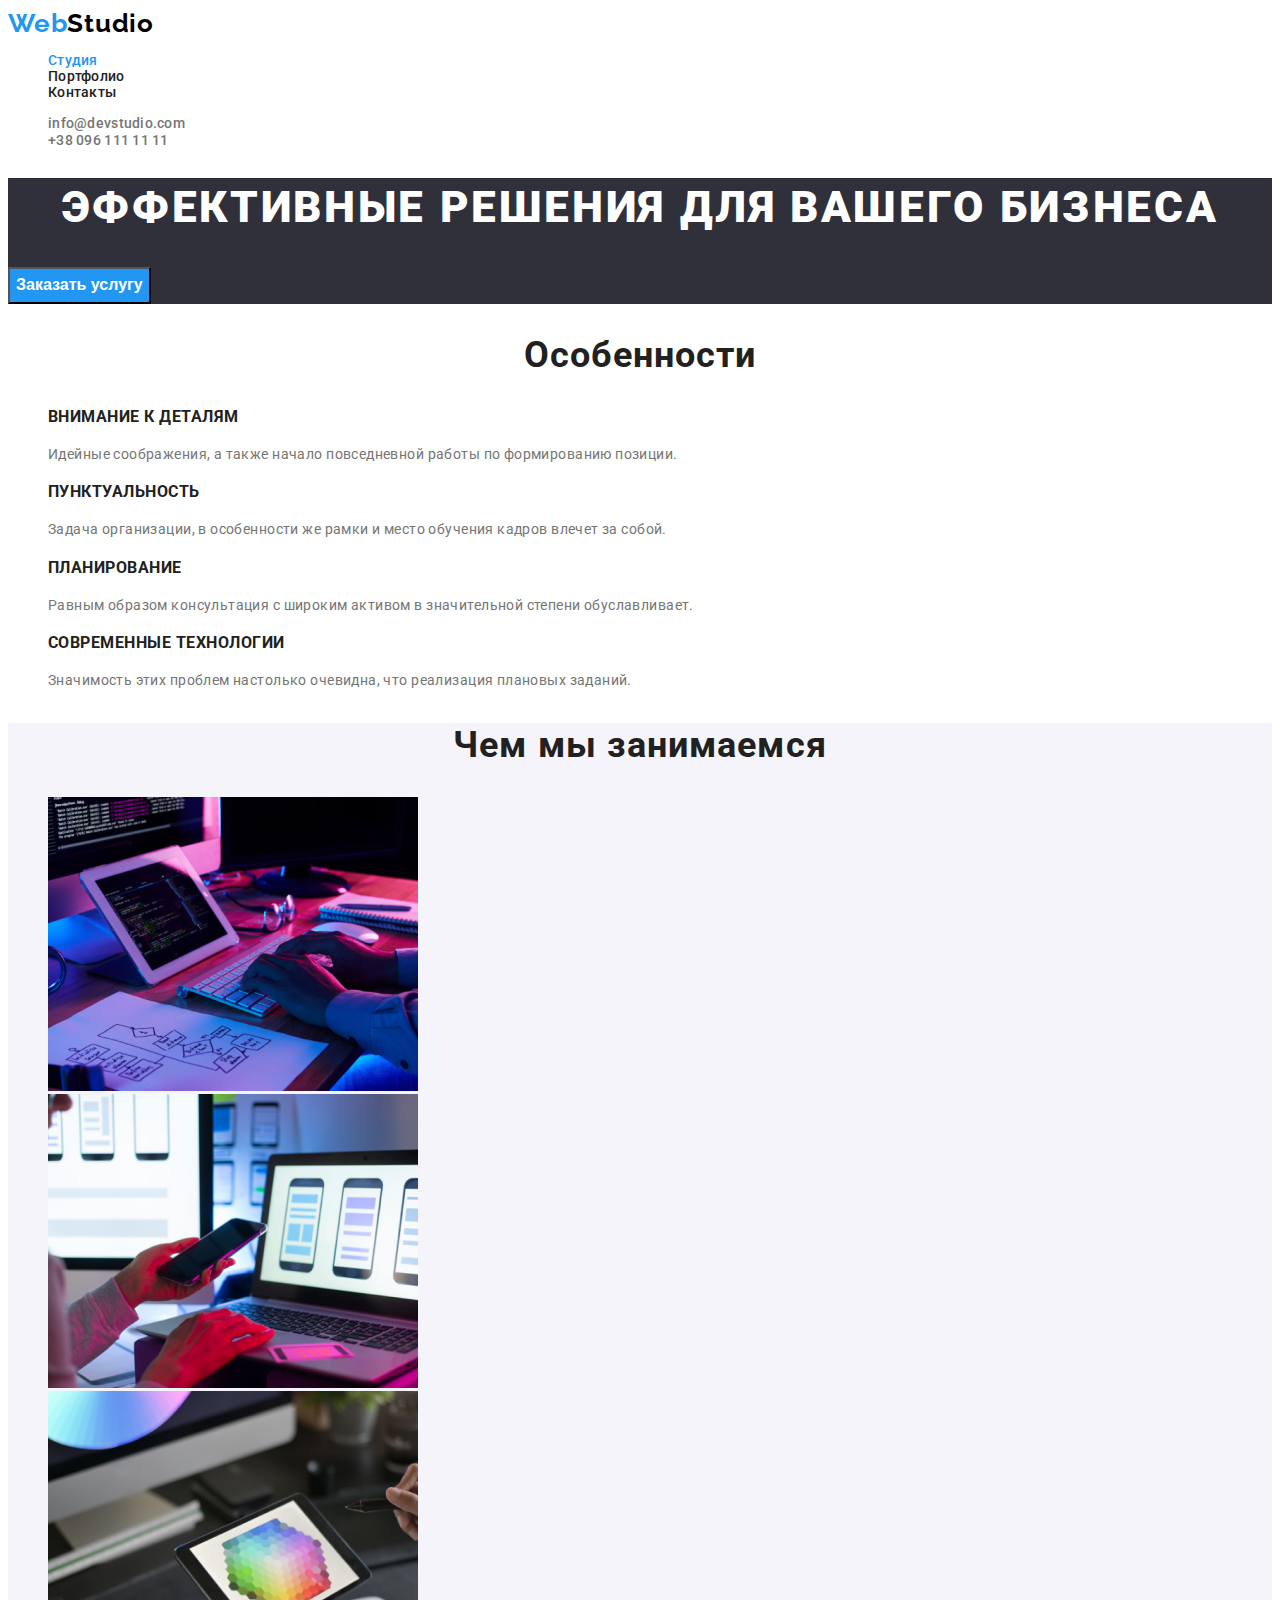
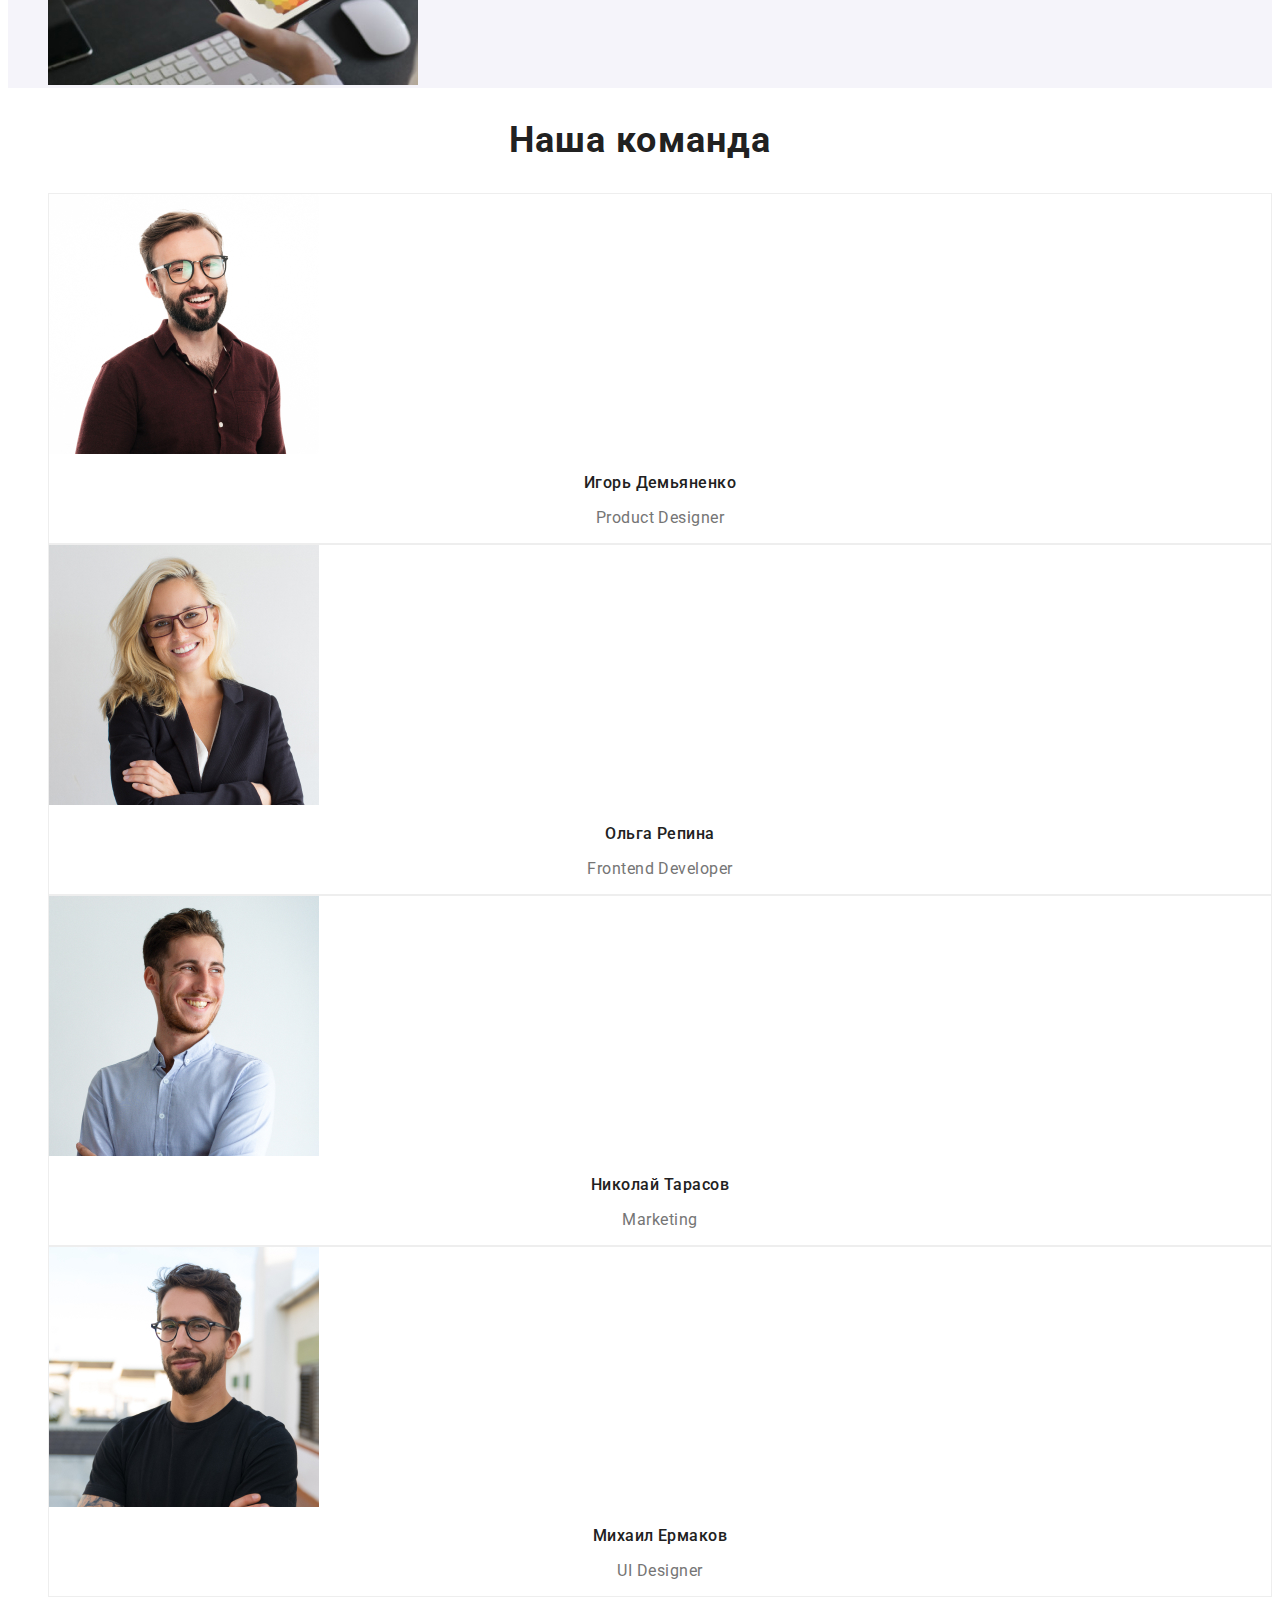
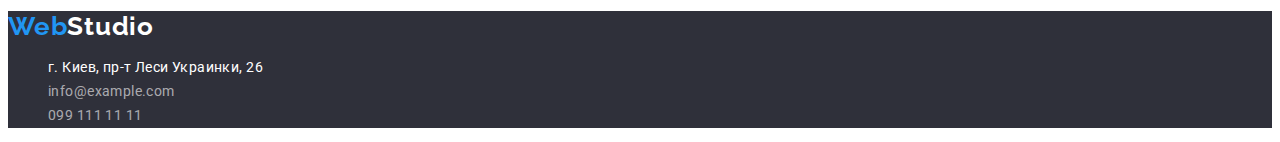
==== index.html @ 7fb5f5e3 "Initial commit" ====
<!DOCTYPE html>
<html lang="en">
<head>
    <meta charset="UTF-8">
    <meta http-equiv="X-UA-Compatible" content="IE=edge">
    <meta name="viewport" content="width=device-width, initial-scale=1.0">
    <title>Document</title>
    <link rel="preconnect" href="https://fonts.googleapis.com">
    <link rel="preconnect" href="https://fonts.gstatic.com" crossorigin>
    <link rel="preconnect" href="https://fonts.googleapis.com">
<link rel="preconnect" href="https://fonts.gstatic.com" crossorigin>
<link href="https://fonts.googleapis.com/css2?family=Raleway:wght@700&family=Roboto:wght@400;500;700;900&display=swap" rel="stylesheet">
    <link rel="stylesheet" href="css/styles.css">
</head>
<body>
    <!--Шапка-->
    <header class="page-header">
        <a href="" class="logo link">Web<span class="logo-black">Studio</span></a>
    <nav class="top-nav">
        <ul class="site-nav list"> 
            <li class="site-nav-link" ><a href="./index.html" class="link current">Студия</a></li>
            <li class="site-nav-link"><a href="./portfolio.html" class="link">Портфолио</a></li>
            <li class="site-nav-link" ><a href="" class="link">Контакты</a></li>   
        </ul>
    </nav>
    <ul class="auth-nav list">
    <li> <a class="contact-mail link"  href="mailto:info@devstudio.com">info@devstudio.com</a></li>
    <li> <a class="contact-number link"  href="tel:+380961111111" >+38 096 111 11 11</a></li>
    </ul>
    
    </header>
    <main>
        <!--Банер-->
            <section class="hero">
            <h1 class="title">Эффективные решения для вашего бизнеса</h1>
            <button class="modal-btn" type="button">Заказать услугу</button>
            </section>
        <!--Особенности-->
        <section class="work">
            <div>
            <h2 class="commands">Особенности</h2>
        <ul class="list">
         <li>
            <h3 class="commands-item">Внимание к деталям</h3>
            <p class="text"> Идейные соображения, а также начало повседневной работы по формированию позиции.</p></li>
         <li>
            <h3 class="commands-item">Пунктуальность</h3>
            <p class="text"> Задача организации, в особенности же рамки и место обучения кадров влечет за собой.</p></li>
        <li> 
             <h3 class="commands-item">Планирование</h3>
            <p class="text"> Равным образом консультация с широким активом в значительной степени обуславливает.</p></li>
        <li>
            <h3 class="commands-item">Современные технологии</h3>
            <p class="text"> Значимость этих проблем настолько очевидна, что реализация плановых заданий.</p></li>
        </ul> </div>
        </section>
        <!--Чем мы занимаемся-->
        <section class="about-commanda">
            <h2 class="commands">Чем мы занимаемся</h2>
            <ul class="list">
           <li>
               <img src="./images/box1.jpg" alt="рабочий стол" width="370">
           </li>
           <li>
               <img src="./images/box2.jpg" alt="телефон и ноутбук" width="370">
           </li>
           <li>
               <img src="./images/box3.jpg" alt="палитра цвета" width="370">
           </li>
            </ul>   
        </section>
        <!--Наша команда-->
        <section>
            <h2 class="commands">Наша команда</h2>
            <ul class="list">
                <li class="cell">
                    <img src="./images/img1.jpg" alt="Игорь Демьяненко" width="270">
                    <h3 class="name" >Игорь Демьяненко</h3>
                    <p class="text-name">Product Designer</p>
                </li>
                <li class="cell">
                    <img src="./images/img2.jpg" alt="Ольга Репина" width="270">
                    <h3 class="name" >Ольга Репина</h3>
                    <p class="text-name">Frontend Developer</p>
                </li>
                <li class="cell">
                    <img src="./images/img3.jpg" alt="Николай Тарасов" width="270">
                    <h3 class="name">Николай Тарасов</h3>
                    <p class="text-name">Marketing</p>
                </li>
                <li class="cell">
                    <img src="./images/img4.jpg" alt="Михаил Ермаков" width="270">
                    <h3 class="name" >Михаил Ермаков</h3>
                    <p class="text-name">UI Designer</p>
                </li>
            </ul>
        </section>
    </main>
    <footer class="footer">
  <!--Подвал-->
  <a href="" class="logo link">Web<span class="logo-white">Studio</span></a>
       <address>
      <ul class="auth-nav list" >
     <li><a  href="https://goo.gl/maps/sg8tNVo4KqcRhNFi8" target="_blank" class="link address"> г. Киев, пр-т Леси Украинки, 26</a></li>
     <li><a  href="mailto:info@example.com" class="link address-footer">info@example.com</a></li>
      <li><a  href="tel:0991111111" class="link address-footer"> 099 111 11 11</a></li>  
  </ul>  
        </address>
    </footer>
</body>
</html>
---- css/styles.css ----
:root {
  --primary-font-family:'Roboto', sans-serif;
  --secondary-font-family:'Raleway', sans-serif;
  --primary-text-color-theme-dark:rgba(255, 255, 255, 0.6);
  --secondary-text-color-theme-dark: #FFFFFF;
  --primary-text-color-theme-light:#757575;
  --secondary-text-color-theme-light: #212121;
  --primary-logo-color: #000000;
  --primary-about-commanda: #F5F4FA;
  --site-nav-activ-color: red; 
  --primary-hero-color: #2F303A;
  --secondary-cell-color: #EEEEEE;
  --accent-color:#2196F3;
}
body {
  font-family: var(--primary-font-family);
  font-style: normal;
  font-size: 14px;
  background-color:var(--secondary-text-color-theme-dark); 
}
.logo {
font-family: var(--secondary-font-family);
font-weight: bold;
font-size: 26px;
line-height: 1.19;
/* identical to box height */
letter-spacing: 0.03em;
color: var(--accent-color);
}
.logo-black {
font-family:var(--secondary-font-family);
font-weight: bold;
font-size: 26px;
line-height: 1.19;
/* identical to box height */
letter-spacing: 0.03em;
color: var(--primary-logo-color)
}
.logo-white {
  font-family: var(--secondary-font-family);
  font-weight: bold;
  font-size: 26px;
  line-height: 1.19;
  /* identical to box height */
  letter-spacing: 0.03em;
  color: var(--secondary-text-color-theme-dark);
}

.list {
  list-style: none;
}
.link { 
  text-decoration: none;
}
/*Шапка*/
.site-nav .link {
  color: var(--secondary-text-color-theme-light);
}
.site-nav .link:hover,
.site-nav .link:focus {
  color: var(--accent-color);
}
.site-nav .link.current {
  color: var(--accent-color);
}
.site-nav .link:active {
  color: var(--site-nav-activ-color);
}
.text {
  font-weight: 400;
  line-height: 1.71;
  /* or 171% */
  letter-spacing: 0.03em;
  color: var(--primary-text-color-theme-light);
}
.page-header {
  background-color: var(--secondary-text-color-theme-dark);
}
.title {
  font-weight: 900;
  font-size: 44px;
  line-height: 1.36;
  text-align: center;
  letter-spacing: 0.06em;
  text-transform: uppercase;
  color: var(--secondary-text-color-theme-dark);
  }
.site-nav-link,
.contact-number,
.contact-mail
 {
font-weight: 500;
line-height: 1.14;
letter-spacing: 0.02em;
color: var(--primary-text-color-theme-light);
}
.contact-number:hover,
.contact-number:focus {
  color: var(--accent-color);
}
.contact-mail:hover,
.contact-mail:focus {
  color: var(--accent-color);
}
.modal-btn {
font-weight: bold;
font-size: 16px;
line-height: 1.88;
cursor: pointer;
background-color:var(--accent-color);
color: var(--secondary-text-color-theme-dark);
}
.modal-btn-portfolio {
font-weight: 500;
font-size: 16px;
line-height: 1.62;
/* identical to box height, or 162% */
text-align: center;
letter-spacing: 0.03em;
color: var(--secondary-text-color-theme-light);
}
.modal-btn-portfolio:hover,
.modal-btn-portfolio:focus {
 background:var(--accent-color);
/* shadow-middle */
box-shadow: 0px 3px 1px rgba(0, 0, 0, 0.1), 0px 1px 2px rgba(0, 0, 0, 0.08), 0px 2px 2px rgba(0, 0, 0, 0.12);
border-width: 4px;
color:var(--secondary-text-color-theme-dark);
}
.hero {
  background-color: var(--primary-hero-color);
}
.commands {
font-weight: bold;
font-size: 36px;
line-height: 1.24;
text-align: center;
letter-spacing: 0.03em;
color: var(--secondary-text-color-theme-light);
}
.commands-item {
  font-weight: bold;
  line-height: 1.14;
  letter-spacing: 0.03em;
  text-transform: uppercase;
  color: var(--secondary-text-color-theme-light);
}
.name {
font-weight: 500;
font-size: 16px;
line-height: 1.19;
/* identical to box height */
text-align: center;
letter-spacing: 0.03em;
color: var(--secondary-text-color-theme-light);
}
.text-name {
font-weight: normal;
font-size: 16px;
line-height: 1.19;
/* identical to box height */
text-align: center;
letter-spacing: 0.03em;
color: var(--primary-text-color-theme-light);
}
.footer {
  background-color: var(--primary-hero-color);
}
.address {
font-style: normal;
font-weight: normal;
line-height: 1.71;
/* or 171% */
letter-spacing: 0.03em;
color:var(--secondary-text-color-theme-dark);
}
.address-footer {
font-style: normal;
line-height: 1.71;
/* or 171% */
letter-spacing: 0.03em;
color: var(--primary-text-color-theme-dark);
}
.work {
  background-color: var(--secondary-text-color-theme-dark);
}
.about-commanda {
  background-color: var(--primary-about-commanda);
}
.cell {
 background: var(--secondary-text-color-theme-dark);
border: 1px solid var(--secondary-cell-color);
}
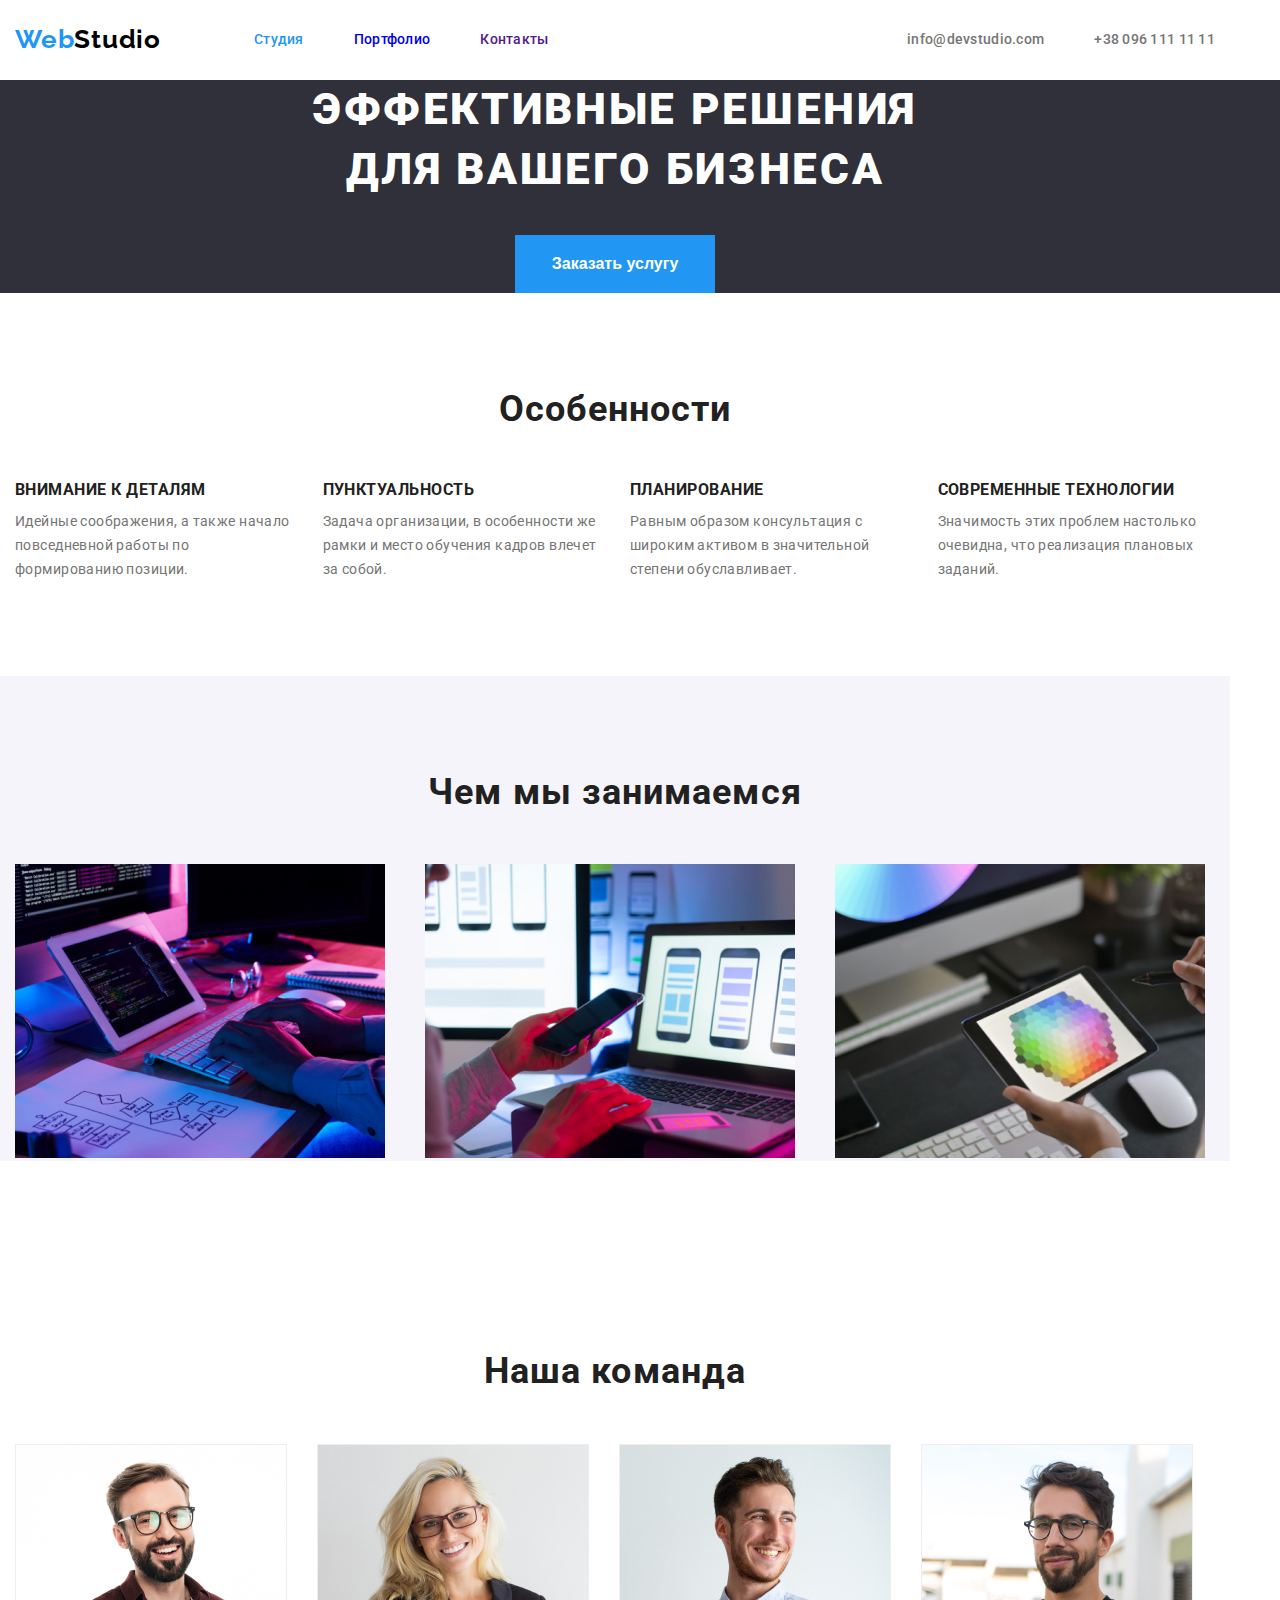
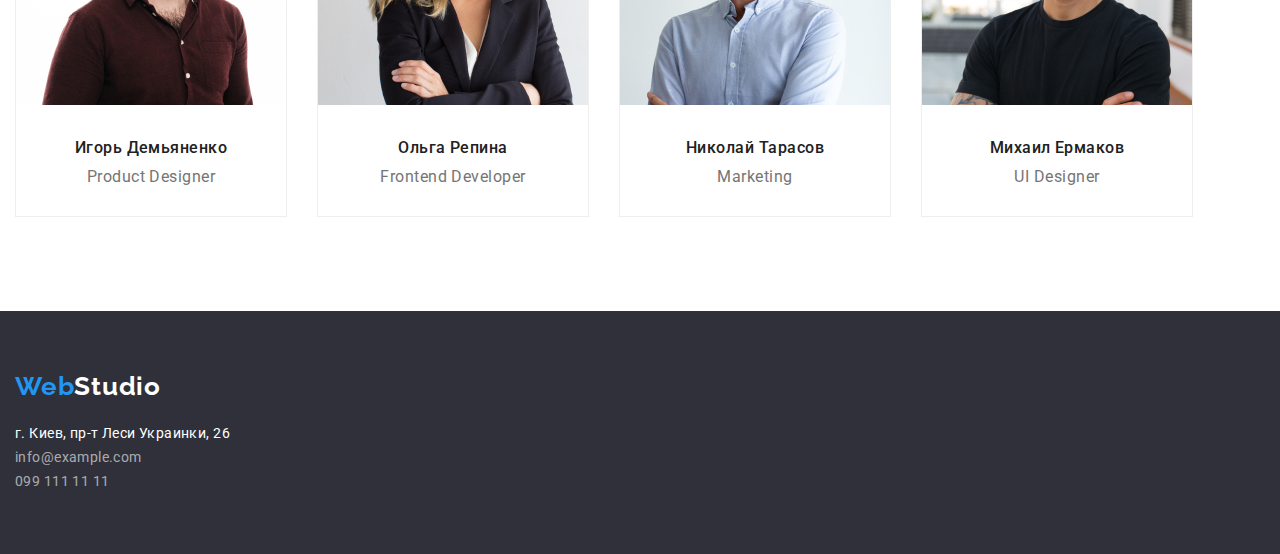
==== commit 50491506: "main" ====
--- a/index.html
+++ b/index.html
@@ -10,69 +10,71 @@
     <link rel="preconnect" href="https://fonts.googleapis.com">
 <link rel="preconnect" href="https://fonts.gstatic.com" crossorigin>
 <link href="https://fonts.googleapis.com/css2?family=Raleway:wght@700&family=Roboto:wght@400;500;700;900&display=swap" rel="stylesheet">
-    <link rel="stylesheet" href="css/styles.css">
+<link rel="" href="https://cdnjs.cloudflare.com/ajax/libs/modern-normalize/1.1.0/modern-normalize.min.css">
+<link rel="stylesheet" href="css/styles.css">
 </head>
 <body>
     <!--Шапка-->
-    <header class="page-header">
+   
+    <header class="page-header"> 
+    <nav class="top-nav container">
         <a href="" class="logo link">Web<span class="logo-black">Studio</span></a>
-    <nav class="top-nav">
         <ul class="site-nav list"> 
             <li class="site-nav-link" ><a href="./index.html" class="link current">Студия</a></li>
             <li class="site-nav-link"><a href="./portfolio.html" class="link">Портфолио</a></li>
             <li class="site-nav-link" ><a href="" class="link">Контакты</a></li>   
         </ul>
-    </nav>
     <ul class="auth-nav list">
-    <li> <a class="contact-mail link"  href="mailto:info@devstudio.com">info@devstudio.com</a></li>
-    <li> <a class="contact-number link"  href="tel:+380961111111" >+38 096 111 11 11</a></li>
-    </ul>
-    
+    <li class="auth-nav-link"> <a class="contact-mail link"  href="mailto:info@devstudio.com">info@devstudio.com</a></li>
+    <li class="auth-nav-link"> <a class="contact-number link"  href="tel:+380961111111" >+38 096 111 11 11</a></li>
+    </ul></nav> 
     </header>
     <main>
         <!--Банер-->
             <section class="hero">
-            <h1 class="title">Эффективные решения для вашего бизнеса</h1>
-            <button class="modal-btn" type="button">Заказать услугу</button>
+                <div class="container">
+            <h1 class="title">Эффективные решения <br> для вашего бизнеса</h1>
+            <button class="modal-btn" type="button">Заказать услугу</button></div>
             </section>
         <!--Особенности-->
-        <section class="work">
-            <div>
+        <div class="container">
+             <section class="work">
             <h2 class="commands">Особенности</h2>
-        <ul class="list">
-         <li>
+        <ul class="feature-list list">
+         <li class="item">
             <h3 class="commands-item">Внимание к деталям</h3>
             <p class="text"> Идейные соображения, а также начало повседневной работы по формированию позиции.</p></li>
-         <li>
+         <li class="item">
             <h3 class="commands-item">Пунктуальность</h3>
             <p class="text"> Задача организации, в особенности же рамки и место обучения кадров влечет за собой.</p></li>
-        <li> 
+        <li class="item"> 
              <h3 class="commands-item">Планирование</h3>
             <p class="text"> Равным образом консультация с широким активом в значительной степени обуславливает.</p></li>
-        <li>
+        <li class="item">
             <h3 class="commands-item">Современные технологии</h3>
             <p class="text"> Значимость этих проблем настолько очевидна, что реализация плановых заданий.</p></li>
         </ul> </div>
         </section>
         <!--Чем мы занимаемся-->
-        <section class="about-commanda">
+        <section class="about-commanda container">
             <h2 class="commands">Чем мы занимаемся</h2>
-            <ul class="list">
-           <li>
+            <ul class=" commands-img list">
+           <li class="item">
                <img src="./images/box1.jpg" alt="рабочий стол" width="370">
            </li>
-           <li>
+           <li class="item">
                <img src="./images/box2.jpg" alt="телефон и ноутбук" width="370">
            </li>
-           <li>
+           <li class="item">
                <img src="./images/box3.jpg" alt="палитра цвета" width="370">
            </li>
             </ul>   
         </section>
         <!--Наша команда-->
         <section>
+            <div class="container">
             <h2 class="commands">Наша команда</h2>
-            <ul class="list">
+            <ul class="commands-cell list">
                 <li class="cell">
                     <img src="./images/img1.jpg" alt="Игорь Демьяненко" width="270">
                     <h3 class="name" >Игорь Демьяненко</h3>
@@ -93,19 +95,20 @@
                     <h3 class="name" >Михаил Ермаков</h3>
                     <p class="text-name">UI Designer</p>
                 </li>
-            </ul>
+            </ul></div>
         </section>
     </main>
     <footer class="footer">
+        <div class="container">
   <!--Подвал-->
-  <a href="" class="logo link">Web<span class="logo-white">Studio</span></a>
+  <div class="logo-footer"><a href="" class="logo link">Web<span class="logo-white">Studio</span></a></div>
        <address>
-      <ul class="auth-nav list" >
-     <li><a  href="https://goo.gl/maps/sg8tNVo4KqcRhNFi8" target="_blank" class="link address"> г. Киев, пр-т Леси Украинки, 26</a></li>
-     <li><a  href="mailto:info@example.com" class="link address-footer">info@example.com</a></li>
-      <li><a  href="tel:0991111111" class="link address-footer"> 099 111 11 11</a></li>  
+      <ul class="auth-nav-footer list" >
+     <li class="footer-nav"><a  href="https://goo.gl/maps/sg8tNVo4KqcRhNFi8" target="_blank" class="link address"> г. Киев, пр-т Леси Украинки, 26</a></li>
+     <li class="footer-nav"><a  href="mailto:info@example.com" class="link address-footer">info@example.com</a></li>
+      <li class="footer-nav"><a  href="tel:0991111111" class="link address-footer"> 099 111 11 11</a></li>  
   </ul>  
-        </address>
+        </address></div>
     </footer>
 </body>
 </html>--- a/css/styles.css
+++ b/css/styles.css
@@ -12,13 +12,23 @@
   --secondary-cell-color: #EEEEEE;
   --accent-color:#2196F3;
 }
+
+.list {
+  padding: 0;
+  margin-bottom: 0;
+  margin-top: 0;
+  list-style: none;
+}
 body {
+  margin: 0;
   font-family: var(--primary-font-family);
   font-style: normal;
   font-size: 14px;
   background-color:var(--secondary-text-color-theme-dark); 
 }
 .logo {
+  padding-top: 24px;
+  padding-bottom: 25px;
 font-family: var(--secondary-font-family);
 font-weight: bold;
 font-size: 26px;
@@ -46,15 +56,31 @@
   color: var(--secondary-text-color-theme-dark);
 }
 
-.list {
-  list-style: none;
-}
 .link { 
   text-decoration: none;
 }
 /*Шапка*/
+.top-nav {
+  display: flex;
+}
+.site-nav {
+  display: flex;
+  margin-left: 93px;
+}
+
+.site-nav-link:not(:last-child) {
+  margin-right: 50px;
+  color: var(--secondary-text-color-theme-light);
+}
+
 .site-nav .link {
-  color: var(--secondary-text-color-theme-light);
+  display: block;
+  padding-top: 32px;
+  padding-bottom: 32px;
+
+  font-weight: 500;
+line-height: 1.14;
+letter-spacing: 0.02em;
 }
 .site-nav .link:hover,
 .site-nav .link:focus {
@@ -66,21 +92,53 @@
 .site-nav .link:active {
   color: var(--site-nav-activ-color);
 }
+.auth-nav {
+  display: flex;
+  margin-left: auto;
+}
+.auth-nav .link {
+  display: block;
+  padding-top: 32px;
+  padding-bottom: 32px;
+}
+
+.auth-nav-link:not(:last-child) {
+  margin-right: 50px;
+}
+
+.logo-footer {
+  padding-top: 60px;
+  padding-bottom: 20px;
+}
+
 .text {
+  margin-top: 0;
+  margin-bottom: 0;
   font-weight: 400;
   line-height: 1.71;
   /* or 171% */
   letter-spacing: 0.03em;
   color: var(--primary-text-color-theme-light);
 }
+.text-prt {
+  margin-top: 0;
+  margin-bottom: 20px;
+  font-weight: 400;
+  line-height: 1.71;
+  /* or 171% */
+  letter-spacing: 0.03em;
+  color: var(--primary-text-color-theme-light);
+}
 .page-header {
   background-color: var(--secondary-text-color-theme-dark);
 }
 .title {
+  margin-top: 0;
+  margin-bottom: 35px;
   font-weight: 900;
   font-size: 44px;
   line-height: 1.36;
-  text-align: center;
+  
   letter-spacing: 0.06em;
   text-transform: uppercase;
   color: var(--secondary-text-color-theme-dark);
@@ -103,6 +161,11 @@
   color: var(--accent-color);
 }
 .modal-btn {
+display: inline;
+padding: 10px 32px;
+min-width: 200px;
+border: 4px solid transparent;
+text-align: center;
 font-weight: bold;
 font-size: 16px;
 line-height: 1.88;
@@ -111,6 +174,10 @@
 color: var(--secondary-text-color-theme-dark);
 }
 .modal-btn-portfolio {
+  display: inline;
+  padding: 6px 32px;
+  min-width: 73px;
+  border: 4px solid transparent;
 font-weight: 500;
 font-size: 16px;
 line-height: 1.62;
@@ -128,24 +195,101 @@
 color:var(--secondary-text-color-theme-dark);
 }
 .hero {
+  text-align: center;
   background-color: var(--primary-hero-color);
 }
-.commands {
-font-weight: bold;
+.feature-list {
+  display: flex;
+  flex-wrap: wrap;
+}
+.feature-list .item {
+  width: calc((100% - 90px)/4);
+  margin-right: 30px;
+}
+.feature-list .item:nth-child(4n) {
+  margin-right: 0;
+}
+.commands-img {
+  display: flex;
+  flex-wrap: wrap;
+}
+.commands-img .item {
+  width: calc((100% - 60px)/3);
+  margin-right: 30px;
+}
+.commands-img .item:nth-child(3n) {
+  margin-right: 0;
+}
+.commands-cell {
+  display: flex;
+  flex-wrap: wrap;
+}
+.commands-cell .cell {
+  width: 270px;
+  margin-right: 30px;
+}
+.commands-cell .cell:nth-child(4n) {
+  margin-right: 0;
+}
+
+.portfolio-btn {
+  display: flex;
+ justify-content: center;
+  padding-top: 94px;
+  padding-bottom: 34px;
+}
+.portfolio-btn .item + .item {
+margin-left: 8px;
+}
+.commands-prt{
+  margin-top: 0;
+  margin-bottom: 0;
+  font-weight: bold;
 font-size: 36px;
 line-height: 1.24;
 text-align: center;
 letter-spacing: 0.03em;
 color: var(--secondary-text-color-theme-light);
 }
+.portfolio-cell {
+  display: flex;
+  flex-wrap: wrap;
+  padding-top: 94px;
+  padding-bottom: 34px;
+}
+.portfolio-cell .cell {
+  width: 370px;
+  margin-right: 30px;
+  margin-bottom: 20px;
+}
+.portfolio-cell .cell:nth-child(3n) {
+margin-right: 0;
+}
 .commands-item {
+  margin-top: 0;
+  margin-bottom: 10px;
   font-weight: bold;
   line-height: 1.14;
   letter-spacing: 0.03em;
   text-transform: uppercase;
   color: var(--secondary-text-color-theme-light);
 }
+.commands {
+  margin-top: 0;
+  margin-bottom: 0;
+  padding-top: 94px;
+  padding-bottom: 50px;
+font-weight: bold;
+font-size: 36px;
+line-height: 1.24;
+text-align: center;
+letter-spacing: 0.03em;
+color: var(--secondary-text-color-theme-light);
+}
+
 .name {
+  margin-top: 30px;
+  margin-bottom: 10px;
 font-weight: 500;
 font-size: 16px;
 line-height: 1.19;
@@ -155,6 +299,8 @@
 color: var(--secondary-text-color-theme-light);
 }
 .text-name {
+  margin-top: 0;
+  margin-bottom: 30px;
 font-weight: normal;
 font-size: 16px;
 line-height: 1.19;
@@ -163,7 +309,18 @@
 letter-spacing: 0.03em;
 color: var(--primary-text-color-theme-light);
 }
+.photo-name {
+  margin-top: 20px;
+  margin-bottom: 4px;
+  font-weight: 500;
+font-size: 16px;
+line-height: 1.19;
+/* identical to box height */
+letter-spacing: 0.03em;
+color: var( --secondary-text-color-theme-light);
+}
 .footer {
+  padding-bottom: 60px;
   background-color: var(--primary-hero-color);
 }
 .address {
@@ -182,12 +339,20 @@
 color: var(--primary-text-color-theme-dark);
 }
 .work {
+ margin-bottom: 94px;
   background-color: var(--secondary-text-color-theme-dark);
 }
 .about-commanda {
+  margin-bottom: 94px;
   background-color: var(--primary-about-commanda);
 }
 .cell {
+  margin-bottom: 94px;
  background: var(--secondary-text-color-theme-dark);
 border: 1px solid var(--secondary-cell-color);
-}+}
+.container {
+  width: 1200px;
+  padding-left: 15px;
+  padding-right: 15px;
+}
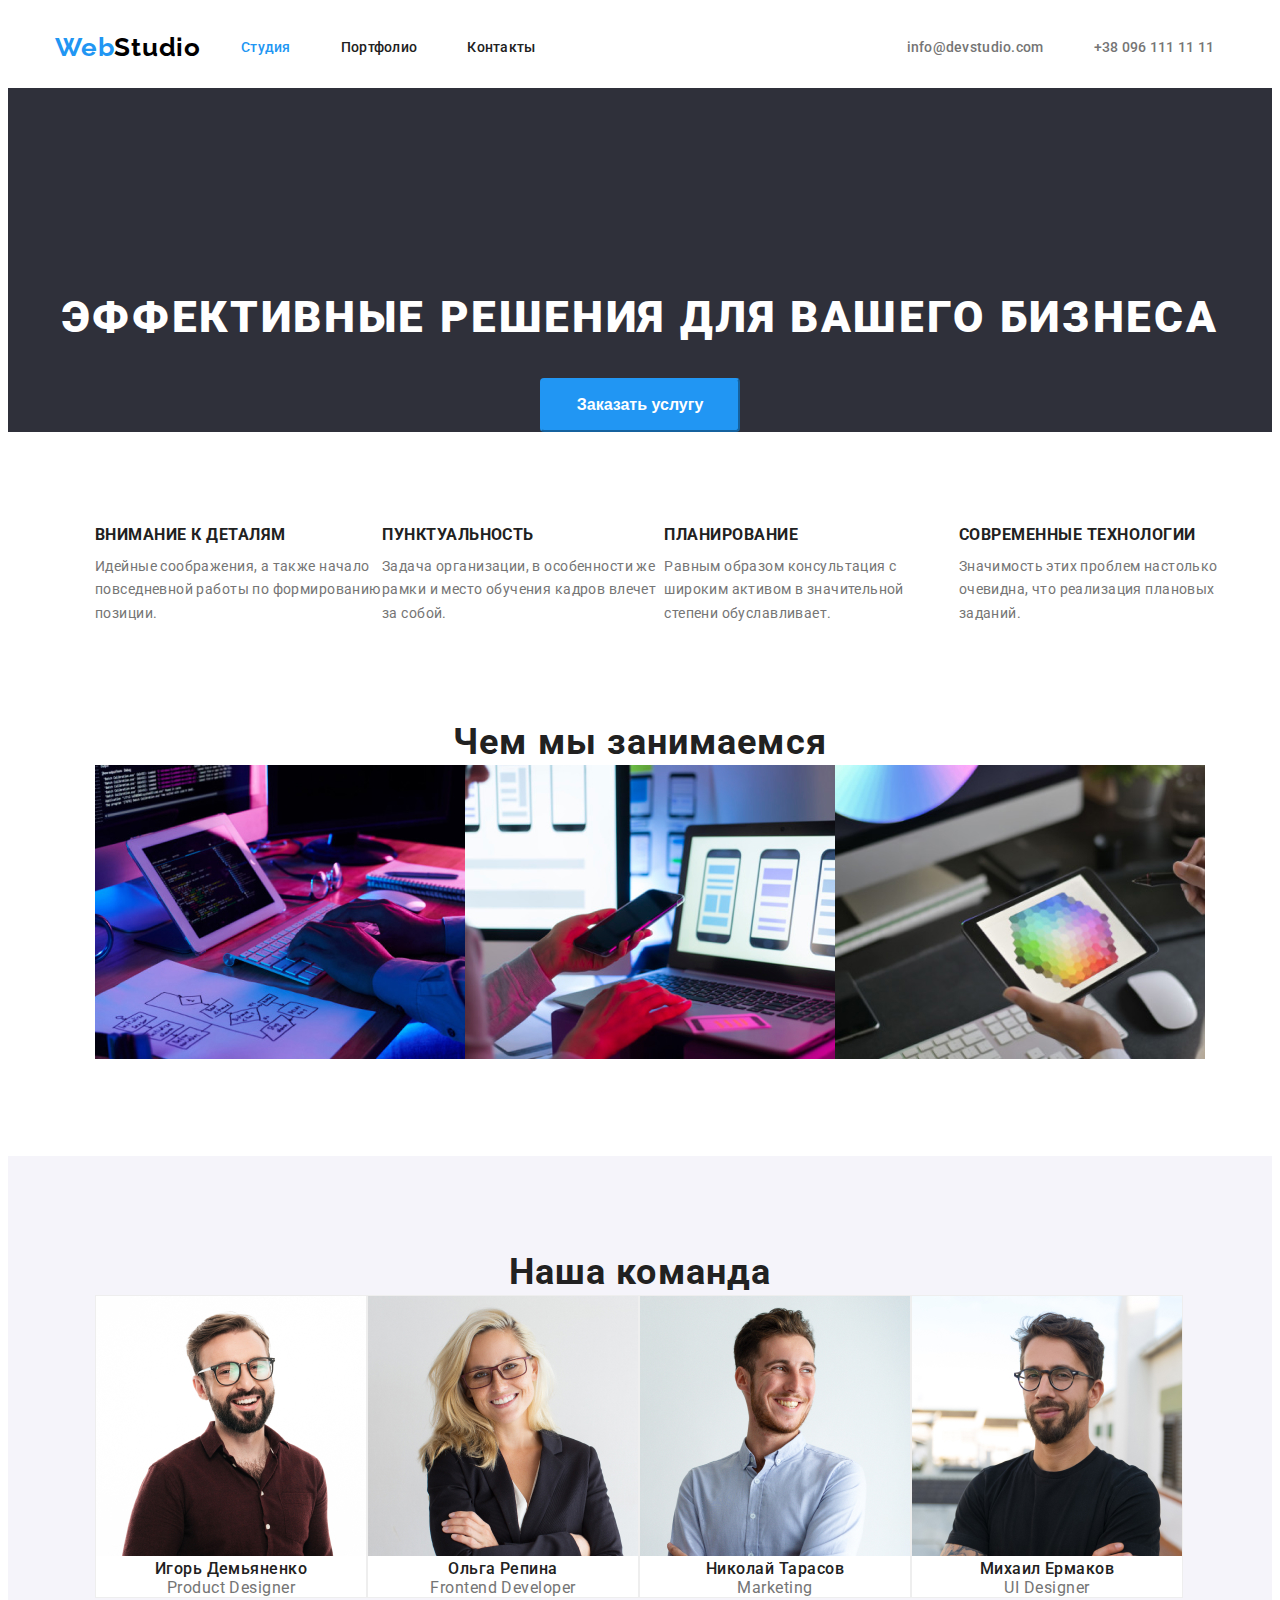
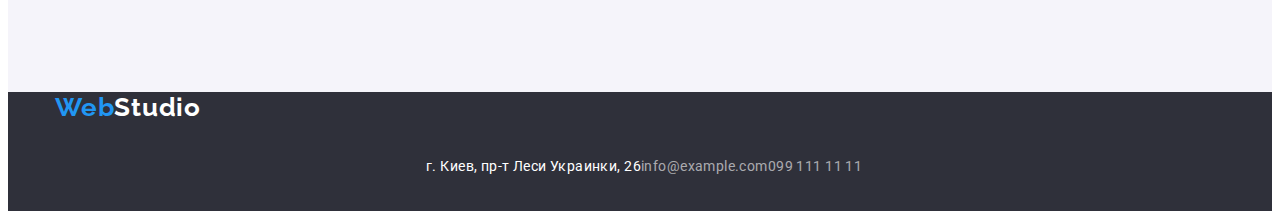
==== commit 0f5ec641: "main" ====
--- a/index.html
+++ b/index.html
@@ -15,66 +15,70 @@
 </head>
 <body>
     <!--Шапка-->
-   
-    <header class="page-header"> 
-    <nav class="top-nav container">
+    
+    <header class="page-header">
+        <div class="container">
+            <div class="main-nav">
         <a href="" class="logo link">Web<span class="logo-black">Studio</span></a>
+    <nav class="top-nav">
         <ul class="site-nav list"> 
             <li class="site-nav-link" ><a href="./index.html" class="link current">Студия</a></li>
             <li class="site-nav-link"><a href="./portfolio.html" class="link">Портфолио</a></li>
             <li class="site-nav-link" ><a href="" class="link">Контакты</a></li>   
         </ul>
+    </nav>
     <ul class="auth-nav list">
-    <li class="auth-nav-link"> <a class="contact-mail link"  href="mailto:info@devstudio.com">info@devstudio.com</a></li>
-    <li class="auth-nav-link"> <a class="contact-number link"  href="tel:+380961111111" >+38 096 111 11 11</a></li>
-    </ul></nav> 
+    <li class="site-nav-link" > <a class="contact-mail link"  href="mailto:info@devstudio.com">info@devstudio.com</a></li>
+    <li class="site-nav-link" > <a class="contact-number link"  href="tel:+380961111111" >+38 096 111 11 11</a></li>
+    </ul></div></div>
     </header>
     <main>
         <!--Банер-->
             <section class="hero">
-                <div class="container">
-            <h1 class="title">Эффективные решения <br> для вашего бизнеса</h1>
+                <div class="container">   
+            <h1 class="title">Эффективные решения для вашего бизнеса</h1>
             <button class="modal-btn" type="button">Заказать услугу</button></div>
             </section>
         <!--Особенности-->
-        <div class="container">
-             <section class="work">
-            <h2 class="commands">Особенности</h2>
-        <ul class="feature-list list">
-         <li class="item">
+        <section class="work section">
+            <div class="container">  
+            <h2 hidden>Особенности</h2>
+        <ul class="list">
+         <li>
             <h3 class="commands-item">Внимание к деталям</h3>
             <p class="text"> Идейные соображения, а также начало повседневной работы по формированию позиции.</p></li>
-         <li class="item">
+         <li>
             <h3 class="commands-item">Пунктуальность</h3>
             <p class="text"> Задача организации, в особенности же рамки и место обучения кадров влечет за собой.</p></li>
-        <li class="item"> 
+        <li> 
              <h3 class="commands-item">Планирование</h3>
             <p class="text"> Равным образом консультация с широким активом в значительной степени обуславливает.</p></li>
-        <li class="item">
+        <li>
             <h3 class="commands-item">Современные технологии</h3>
             <p class="text"> Значимость этих проблем настолько очевидна, что реализация плановых заданий.</p></li>
         </ul> </div>
         </section>
         <!--Чем мы занимаемся-->
-        <section class="about-commanda container">
+        <section class="about-commanda no-padding">
+            <div class="container">  
             <h2 class="commands">Чем мы занимаемся</h2>
-            <ul class=" commands-img list">
-           <li class="item">
+            <ul class="list">
+           <li>
                <img src="./images/box1.jpg" alt="рабочий стол" width="370">
            </li>
-           <li class="item">
+           <li>
                <img src="./images/box2.jpg" alt="телефон и ноутбук" width="370">
            </li>
-           <li class="item">
+           <li>
                <img src="./images/box3.jpg" alt="палитра цвета" width="370">
            </li>
-            </ul>   
+            </ul> </div>  
         </section>
         <!--Наша команда-->
-        <section>
-            <div class="container">
+        <section class="commands-cart section">
+            <div class="container">  
             <h2 class="commands">Наша команда</h2>
-            <ul class="commands-cell list">
+            <ul class="list">
                 <li class="cell">
                     <img src="./images/img1.jpg" alt="Игорь Демьяненко" width="270">
                     <h3 class="name" >Игорь Демьяненко</h3>
@@ -99,14 +103,14 @@
         </section>
     </main>
     <footer class="footer">
-        <div class="container">
   <!--Подвал-->
-  <div class="logo-footer"><a href="" class="logo link">Web<span class="logo-white">Studio</span></a></div>
+  <div class="container">  
+  <a href="" class="logo link">Web<span class="logo-white">Studio</span></a>
        <address>
-      <ul class="auth-nav-footer list" >
-     <li class="footer-nav"><a  href="https://goo.gl/maps/sg8tNVo4KqcRhNFi8" target="_blank" class="link address"> г. Киев, пр-т Леси Украинки, 26</a></li>
-     <li class="footer-nav"><a  href="mailto:info@example.com" class="link address-footer">info@example.com</a></li>
-      <li class="footer-nav"><a  href="tel:0991111111" class="link address-footer"> 099 111 11 11</a></li>  
+      <ul class="auth-nav list" >
+     <li><a  href="https://goo.gl/maps/sg8tNVo4KqcRhNFi8" target="_blank" class="link address"> г. Киев, пр-т Леси Украинки, 26</a></li>
+     <li><a  href="mailto:info@example.com" class="link address-footer">info@example.com</a></li>
+      <li><a  href="tel:0991111111" class="link address-footer"> 099 111 11 11</a></li>  
   </ul>  
         </address></div>
     </footer>
--- a/css/styles.css
+++ b/css/styles.css
@@ -1,3 +1,11 @@
+html {
+  box-sizing: border-box;
+}
+*,
+*::before,
+*::after {
+  box-sizing: inherit;
+}
 :root {
   --primary-font-family:'Roboto', sans-serif;
   --secondary-font-family:'Raleway', sans-serif;
@@ -7,24 +15,21 @@
   --secondary-text-color-theme-light: #212121;
   --primary-logo-color: #000000;
   --primary-about-commanda: #F5F4FA;
-  --site-nav-activ-color: red; 
   --primary-hero-color: #2F303A;
   --secondary-cell-color: #EEEEEE;
   --accent-color:#2196F3;
 }
-
-.list {
-  padding: 0;
-  margin-bottom: 0;
-  margin-top: 0;
-  list-style: none;
-}
 body {
-  margin: 0;
   font-family: var(--primary-font-family);
   font-style: normal;
   font-size: 14px;
   background-color:var(--secondary-text-color-theme-dark); 
+}
+.container {
+  width: 1200px;
+ margin: 0 auto;
+ padding-left: 15px;
+ padding-right: 15px;
 }
 .logo {
   padding-top: 24px;
@@ -56,31 +61,30 @@
   color: var(--secondary-text-color-theme-dark);
 }
 
+.list {
+  display: flex;
+  margin-top: 0;
+  margin-bottom: 0;
+  list-style: none;
+}
 .link { 
   text-decoration: none;
 }
+.section {
+  padding-top:94px ;
+  padding-bottom: 94px;
+}
+ .no-padding {
+  padding-top: 0;
+  padding-bottom: 94px;
+}
 /*Шапка*/
-.top-nav {
-  display: flex;
-}
 .site-nav {
   display: flex;
-  margin-left: 93px;
-}
-
-.site-nav-link:not(:last-child) {
-  margin-right: 50px;
+  margin: auto;
+}
+.site-nav .link {
   color: var(--secondary-text-color-theme-light);
-}
-
-.site-nav .link {
-  display: block;
-  padding-top: 32px;
-  padding-bottom: 32px;
-
-  font-weight: 500;
-line-height: 1.14;
-letter-spacing: 0.02em;
 }
 .site-nav .link:hover,
 .site-nav .link:focus {
@@ -90,27 +94,8 @@
   color: var(--accent-color);
 }
 .site-nav .link:active {
-  color: var(--site-nav-activ-color);
-}
-.auth-nav {
-  display: flex;
-  margin-left: auto;
-}
-.auth-nav .link {
-  display: block;
-  padding-top: 32px;
-  padding-bottom: 32px;
-}
-
-.auth-nav-link:not(:last-child) {
-  margin-right: 50px;
-}
-
-.logo-footer {
-  padding-top: 60px;
-  padding-bottom: 20px;
-}
-
+  color: var(--accent-color);
+}
 .text {
   margin-top: 0;
   margin-bottom: 0;
@@ -120,25 +105,21 @@
   letter-spacing: 0.03em;
   color: var(--primary-text-color-theme-light);
 }
-.text-prt {
-  margin-top: 0;
-  margin-bottom: 20px;
-  font-weight: 400;
-  line-height: 1.71;
-  /* or 171% */
-  letter-spacing: 0.03em;
-  color: var(--primary-text-color-theme-light);
-}
 .page-header {
   background-color: var(--secondary-text-color-theme-dark);
 }
+.main-nav {
+  display: flex;
+ margin-left: auto;
+}
 .title {
-  margin-top: 0;
-  margin-bottom: 35px;
+  padding-top: 200px;
+  margin-top: 0;
+  margin-bottom: 30px;
+
   font-weight: 900;
   font-size: 44px;
   line-height: 1.36;
-  
   letter-spacing: 0.06em;
   text-transform: uppercase;
   color: var(--secondary-text-color-theme-dark);
@@ -152,6 +133,24 @@
 letter-spacing: 0.02em;
 color: var(--primary-text-color-theme-light);
 }
+
+.site-nav .site-nav-link + .site-nav-link {
+  margin-left: 50px;
+}
+.site-nav .link {
+  display: block;
+  padding-top: 32px;
+  padding-bottom: 32px;
+}
+.auth-nav {
+display: flex;
+margin-left: 331px;
+padding-top: 32px;
+  padding-bottom: 32px;
+}
+.auth-nav .site-nav-link + .site-nav-link {
+  margin-left: 50px;
+}
 .contact-number:hover,
 .contact-number:focus {
   color: var(--accent-color);
@@ -161,11 +160,12 @@
   color: var(--accent-color);
 }
 .modal-btn {
-display: inline;
-padding: 10px 32px;
-min-width: 200px;
-border: 4px solid transparent;
-text-align: center;
+  display: inline-block;
+  padding: 10px 32px;
+  border-radius: 4px;
+  border-color: var(--accent-color);
+  min-width: 200px;
+  text-align: center;
 font-weight: bold;
 font-size: 16px;
 line-height: 1.88;
@@ -174,96 +174,37 @@
 color: var(--secondary-text-color-theme-dark);
 }
 .modal-btn-portfolio {
-  display: inline;
-  padding: 6px 32px;
+  display: inline-block;
+  padding: 6px 22px;
   min-width: 73px;
-  border: 4px solid transparent;
 font-weight: 500;
 font-size: 16px;
 line-height: 1.62;
-/* identical to box height, or 162% */
-text-align: center;
+border-radius: 4px;
+border-color: transparent;
+text-align: center;
+cursor: pointer;
 letter-spacing: 0.03em;
 color: var(--secondary-text-color-theme-light);
 }
 .modal-btn-portfolio:hover,
 .modal-btn-portfolio:focus {
  background:var(--accent-color);
-/* shadow-middle */
-box-shadow: 0px 3px 1px rgba(0, 0, 0, 0.1), 0px 1px 2px rgba(0, 0, 0, 0.08), 0px 2px 2px rgba(0, 0, 0, 0.12);
-border-width: 4px;
 color:var(--secondary-text-color-theme-dark);
 }
 .hero {
   text-align: center;
   background-color: var(--primary-hero-color);
 }
-.feature-list {
-  display: flex;
-  flex-wrap: wrap;
-}
-.feature-list .item {
-  width: calc((100% - 90px)/4);
-  margin-right: 30px;
-}
-.feature-list .item:nth-child(4n) {
-  margin-right: 0;
-}
-.commands-img {
-  display: flex;
-  flex-wrap: wrap;
-}
-.commands-img .item {
-  width: calc((100% - 60px)/3);
-  margin-right: 30px;
-}
-.commands-img .item:nth-child(3n) {
-  margin-right: 0;
-}
-.commands-cell {
-  display: flex;
-  flex-wrap: wrap;
-}
-.commands-cell .cell {
-  width: 270px;
-  margin-right: 30px;
-}
-.commands-cell .cell:nth-child(4n) {
-  margin-right: 0;
-}
-
-.portfolio-btn {
-  display: flex;
- justify-content: center;
-  padding-top: 94px;
-  padding-bottom: 34px;
-}
-.portfolio-btn .item + .item {
-margin-left: 8px;
-}
-.commands-prt{
-  margin-top: 0;
-  margin-bottom: 0;
-  font-weight: bold;
+.commands {
+  margin-top: 0;
+  margin-bottom: 0;
+font-weight: bold;
 font-size: 36px;
 line-height: 1.24;
 text-align: center;
 letter-spacing: 0.03em;
 color: var(--secondary-text-color-theme-light);
-}
-.portfolio-cell {
-  display: flex;
-  flex-wrap: wrap;
-  padding-top: 94px;
-  padding-bottom: 34px;
-}
-.portfolio-cell .cell {
-  width: 370px;
-  margin-right: 30px;
-  margin-bottom: 20px;
-}
-.portfolio-cell .cell:nth-child(3n) {
-margin-right: 0;
 }
 .commands-item {
   margin-top: 0;
@@ -274,33 +215,29 @@
   text-transform: uppercase;
   color: var(--secondary-text-color-theme-light);
 }
-.commands {
-  margin-top: 0;
-  margin-bottom: 0;
-  padding-top: 94px;
-  padding-bottom: 50px;
-font-weight: bold;
-font-size: 36px;
-line-height: 1.24;
+.commands-item-portfolio {
+  margin-top: 0;
+  margin-bottom: 4px;
+  font-weight: bold;
+  line-height: 2;
+  letter-spacing: 0.06em;
+  color: var(--secondary-text-color-theme-light) ;
+}
+
+.name {
+  margin-top: 0;
+  margin-bottom: 0;
+font-weight: 500;
+font-size: 16px;
+line-height: 1.19;
+/* identical to box height */
 text-align: center;
 letter-spacing: 0.03em;
 color: var(--secondary-text-color-theme-light);
 }
-
-.name {
-  margin-top: 30px;
-  margin-bottom: 10px;
-font-weight: 500;
-font-size: 16px;
-line-height: 1.19;
-/* identical to box height */
-text-align: center;
-letter-spacing: 0.03em;
-color: var(--secondary-text-color-theme-light);
-}
 .text-name {
   margin-top: 0;
-  margin-bottom: 30px;
+  margin-bottom: 0;
 font-weight: normal;
 font-size: 16px;
 line-height: 1.19;
@@ -309,18 +246,7 @@
 letter-spacing: 0.03em;
 color: var(--primary-text-color-theme-light);
 }
-.photo-name {
-  margin-top: 20px;
-  margin-bottom: 4px;
-  font-weight: 500;
-font-size: 16px;
-line-height: 1.19;
-/* identical to box height */
-letter-spacing: 0.03em;
-color: var( --secondary-text-color-theme-light);
-}
 .footer {
-  padding-bottom: 60px;
   background-color: var(--primary-hero-color);
 }
 .address {
@@ -339,20 +265,15 @@
 color: var(--primary-text-color-theme-dark);
 }
 .work {
- margin-bottom: 94px;
   background-color: var(--secondary-text-color-theme-dark);
 }
 .about-commanda {
-  margin-bottom: 94px;
-  background-color: var(--primary-about-commanda);
+  background-color: var(--secondary-text-color-theme-dark);
+}
+.commands-cart {
+  background-color: var(--primary-about-commanda) ;
 }
 .cell {
-  margin-bottom: 94px;
  background: var(--secondary-text-color-theme-dark);
 border: 1px solid var(--secondary-cell-color);
 }
-.container {
-  width: 1200px;
-  padding-left: 15px;
-  padding-right: 15px;
-}
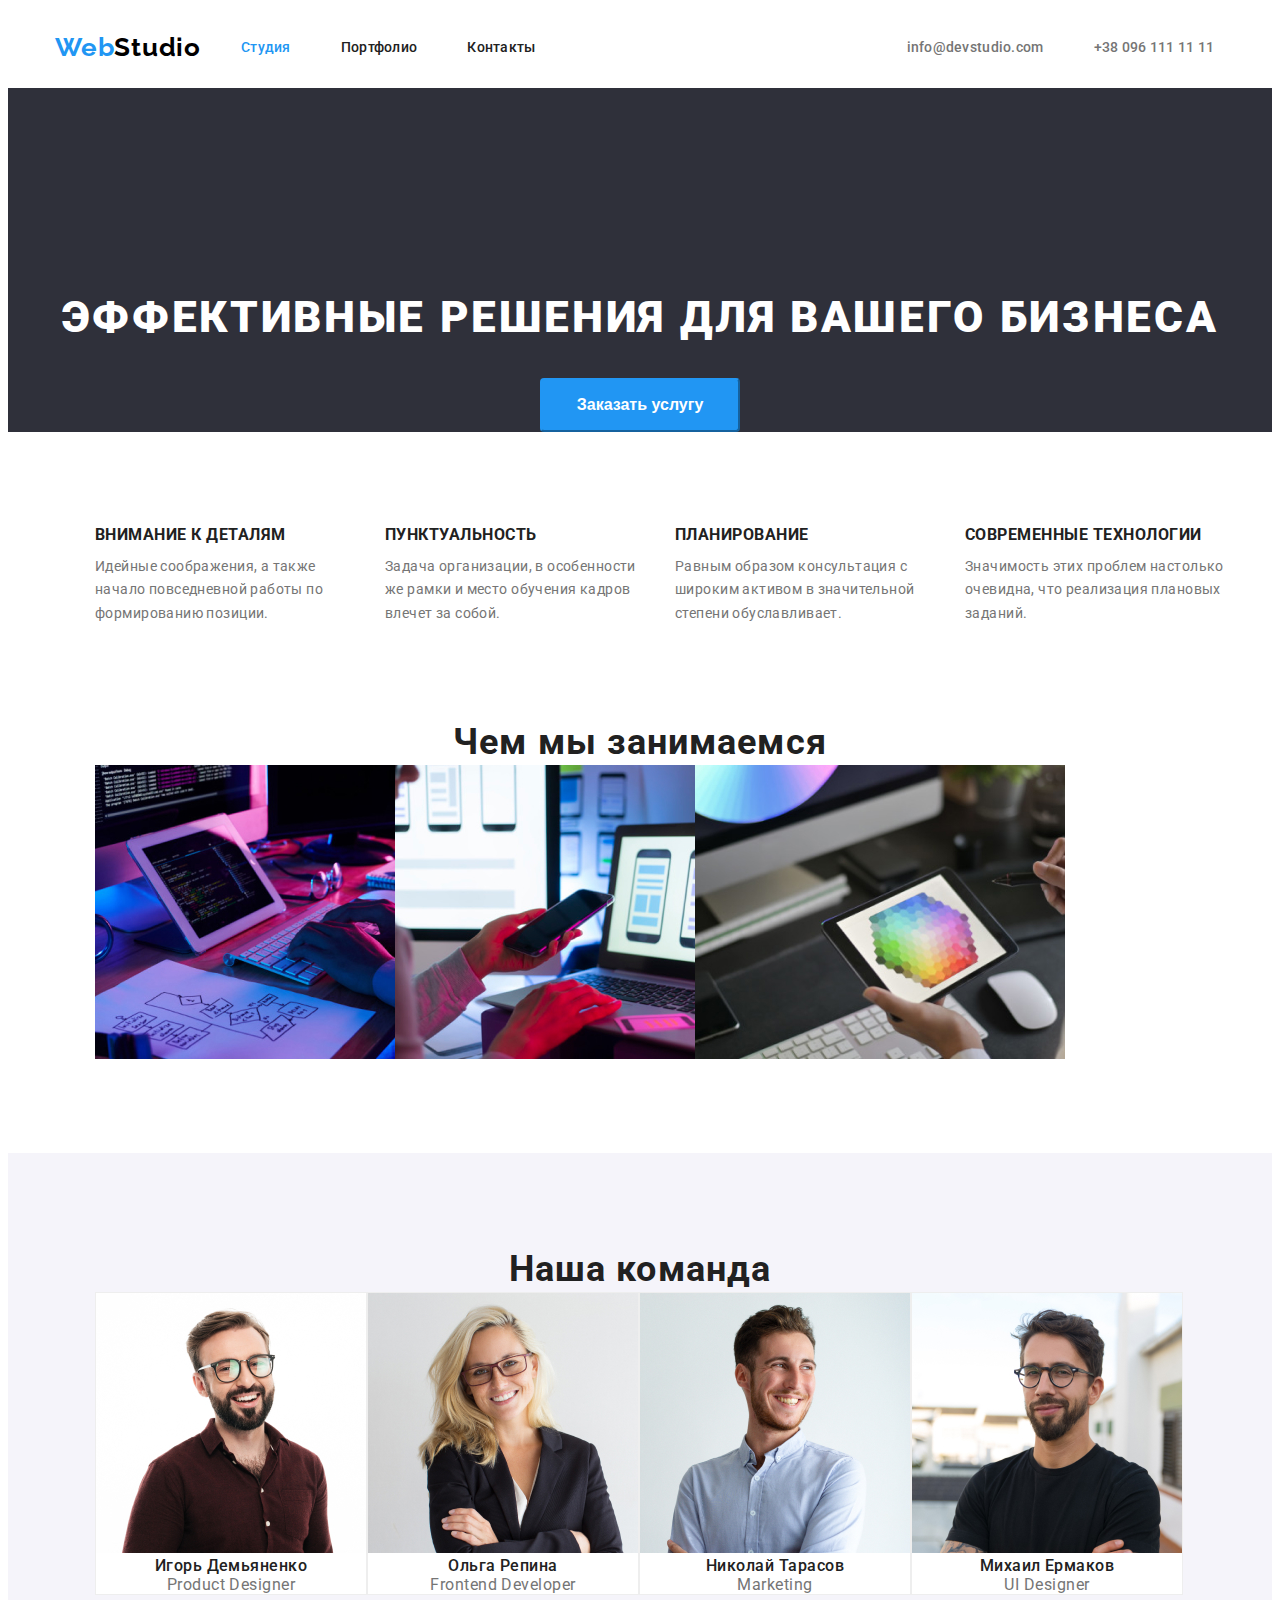
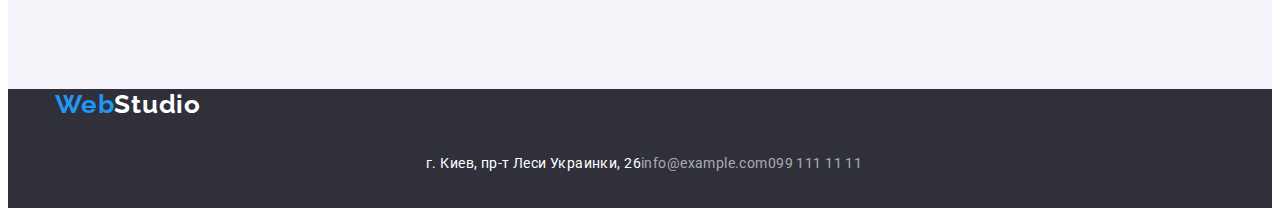
==== commit 2db975cf: "main" ====
--- a/index.html
+++ b/index.html
@@ -44,16 +44,16 @@
             <div class="container">  
             <h2 hidden>Особенности</h2>
         <ul class="list">
-         <li>
+         <li class="item">
             <h3 class="commands-item">Внимание к деталям</h3>
             <p class="text"> Идейные соображения, а также начало повседневной работы по формированию позиции.</p></li>
-         <li>
+         <li class="item">
             <h3 class="commands-item">Пунктуальность</h3>
             <p class="text"> Задача организации, в особенности же рамки и место обучения кадров влечет за собой.</p></li>
-        <li> 
+        <li class="item"> 
              <h3 class="commands-item">Планирование</h3>
             <p class="text"> Равным образом консультация с широким активом в значительной степени обуславливает.</p></li>
-        <li>
+        <li class="item">
             <h3 class="commands-item">Современные технологии</h3>
             <p class="text"> Значимость этих проблем настолько очевидна, что реализация плановых заданий.</p></li>
         </ul> </div>
@@ -63,13 +63,13 @@
             <div class="container">  
             <h2 class="commands">Чем мы занимаемся</h2>
             <ul class="list">
-           <li>
+           <li class="item">
                <img src="./images/box1.jpg" alt="рабочий стол" width="370">
            </li>
-           <li>
+           <li class="item">
                <img src="./images/box2.jpg" alt="телефон и ноутбук" width="370">
            </li>
-           <li>
+           <li class="item">
                <img src="./images/box3.jpg" alt="палитра цвета" width="370">
            </li>
             </ul> </div>  
--- a/css/styles.css
+++ b/css/styles.css
@@ -66,6 +66,14 @@
   margin-top: 0;
   margin-bottom: 0;
   list-style: none;
+}
+.list .item {
+  display: flex;
+  flex-wrap: wrap;
+  width: 270px;
+}
+.list .item +.item {
+margin-left: 30px;
 }
 .link { 
   text-decoration: none;
@@ -192,6 +200,7 @@
  background:var(--accent-color);
 color:var(--secondary-text-color-theme-dark);
 }
+
 .hero {
   text-align: center;
   background-color: var(--primary-hero-color);
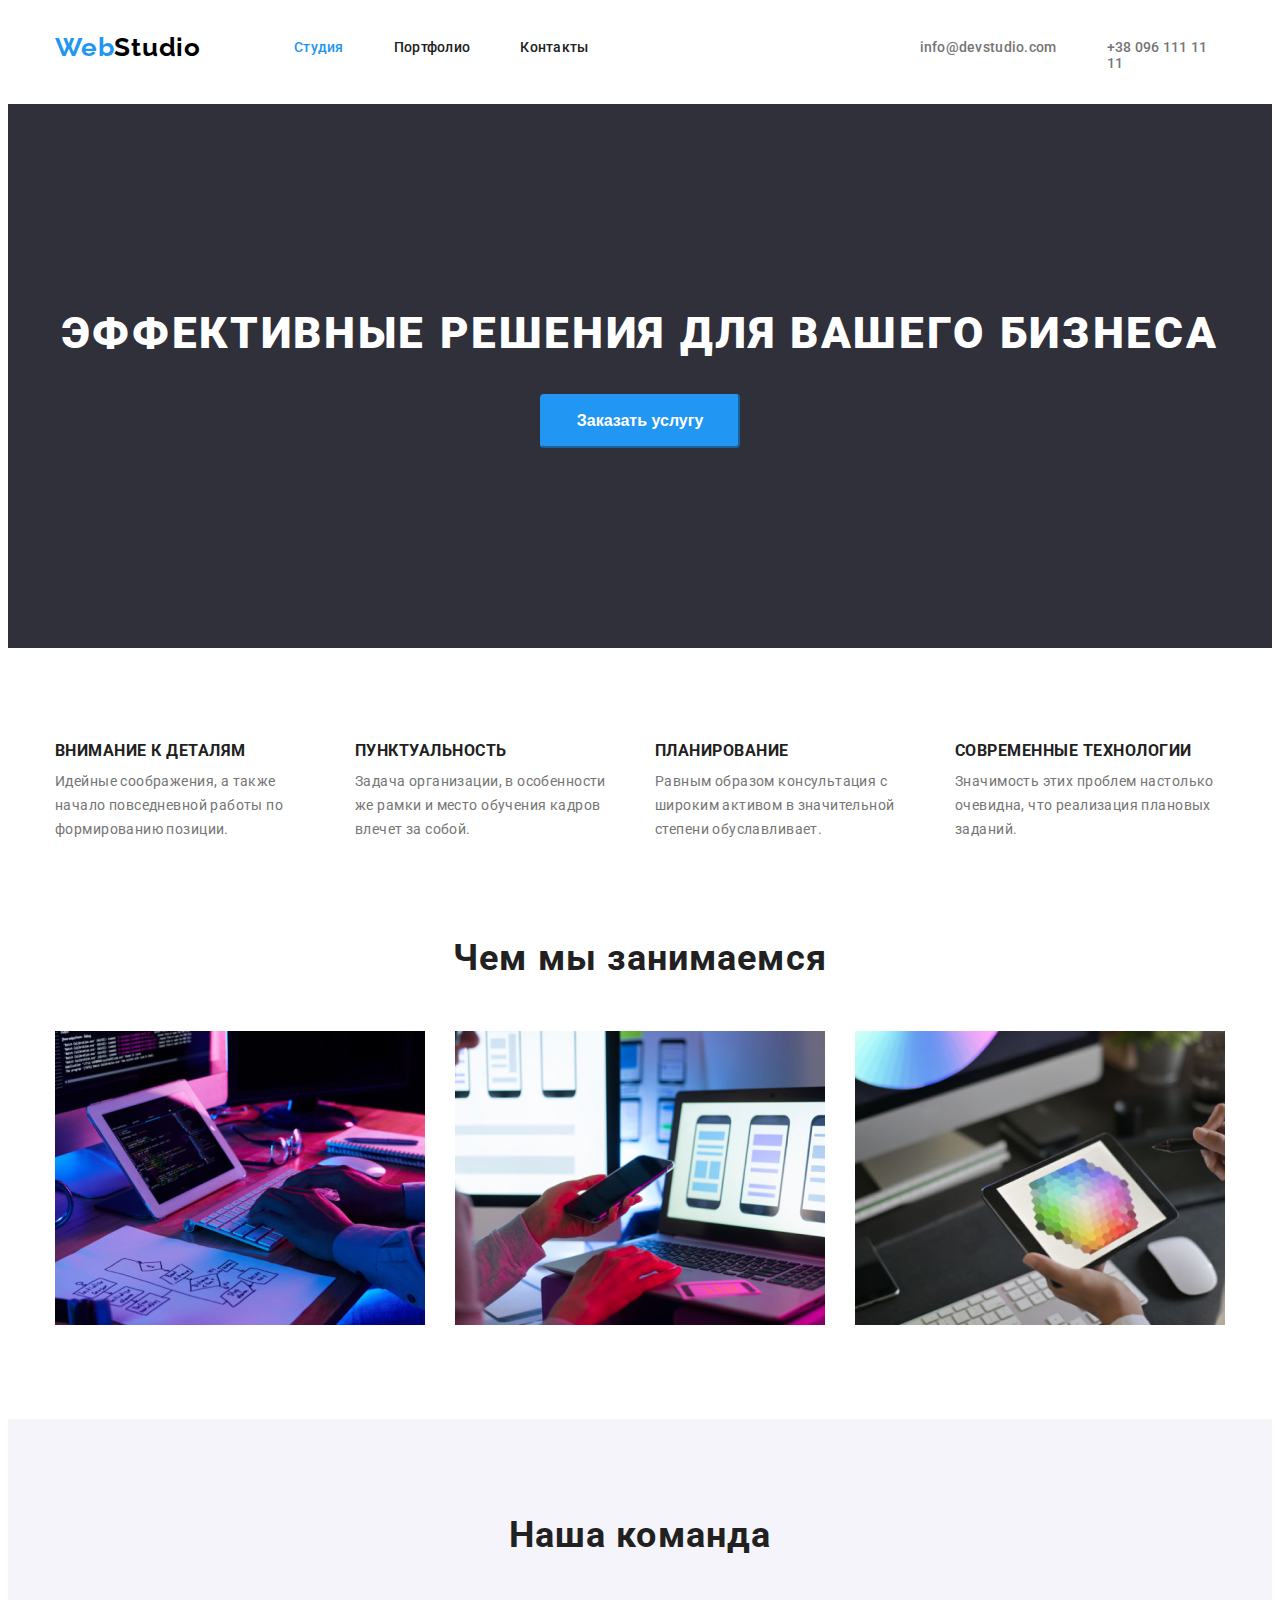
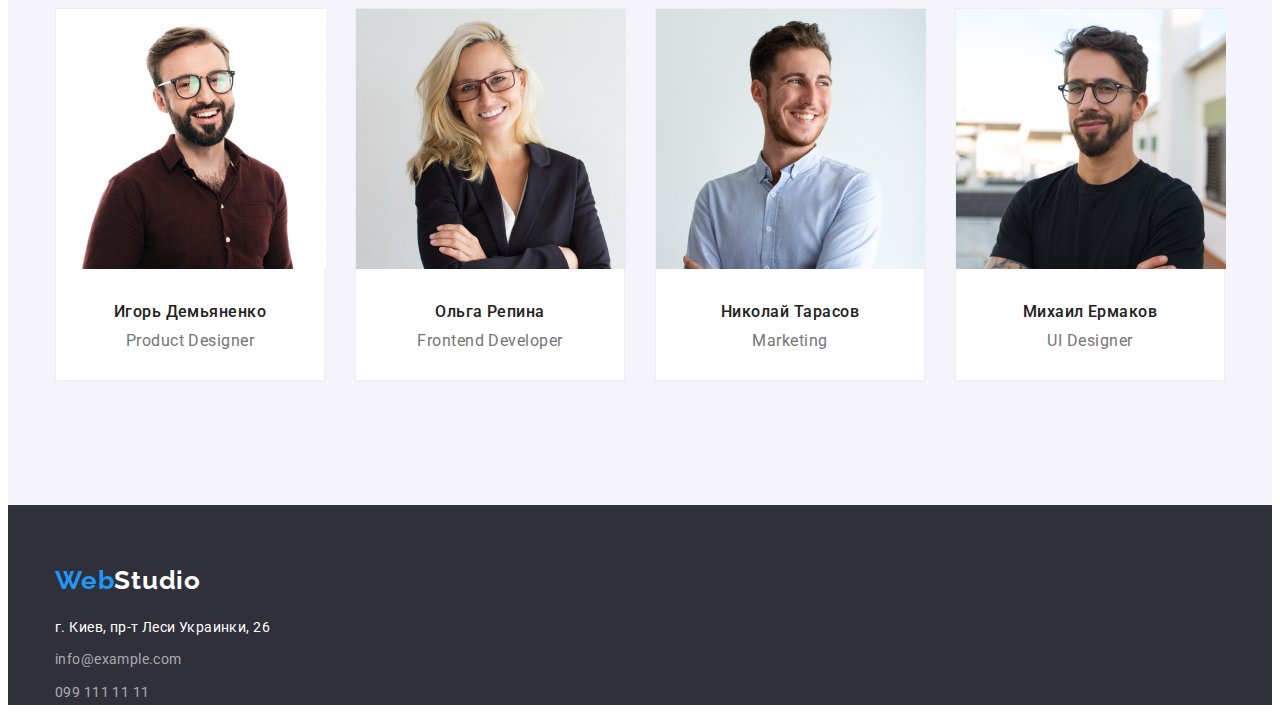
==== commit b3e6119f: "main" ====
--- a/index.html
+++ b/index.html
@@ -42,7 +42,7 @@
         <!--Особенности-->
         <section class="work section">
             <div class="container">  
-            <h2 hidden>Особенности</h2>
+            <h2 class="visually-hidden">Особенности</h2>
         <ul class="list">
          <li class="item">
             <h3 class="commands-item">Внимание к деталям</h3>
@@ -63,13 +63,13 @@
             <div class="container">  
             <h2 class="commands">Чем мы занимаемся</h2>
             <ul class="list">
-           <li class="item">
+           <li class="about-commanda-item">
                <img src="./images/box1.jpg" alt="рабочий стол" width="370">
            </li>
-           <li class="item">
+           <li class="about-commanda-item">
                <img src="./images/box2.jpg" alt="телефон и ноутбук" width="370">
            </li>
-           <li class="item">
+           <li class="about-commanda-item">
                <img src="./images/box3.jpg" alt="палитра цвета" width="370">
            </li>
             </ul> </div>  
@@ -104,13 +104,14 @@
     </main>
     <footer class="footer">
   <!--Подвал-->
-  <div class="container">  
-  <a href="" class="logo link">Web<span class="logo-white">Studio</span></a>
+  <div class="container">
+      <div class="logo-footer-conteiner">
+  <a href="" class="logo-footer link">Web<span class="logo-white">Studio</span></a></div>
        <address>
-      <ul class="auth-nav list" >
-     <li><a  href="https://goo.gl/maps/sg8tNVo4KqcRhNFi8" target="_blank" class="link address"> г. Киев, пр-т Леси Украинки, 26</a></li>
-     <li><a  href="mailto:info@example.com" class="link address-footer">info@example.com</a></li>
-      <li><a  href="tel:0991111111" class="link address-footer"> 099 111 11 11</a></li>  
+      <ul class="auth-nav-footer list" >
+     <li class="footer-link"><a  href="https://goo.gl/maps/sg8tNVo4KqcRhNFi8" target="_blank" class="link address"> г. Киев, пр-т Леси Украинки, 26</a></li>
+     <li class="footer-link"><a  href="mailto:info@example.com" class="link address-footer">info@example.com</a></li>
+      <li class="footer-link"><a  href="tel:0991111111" class="link address-footer"> 099 111 11 11</a></li>  
   </ul>  
         </address></div>
     </footer>
--- a/css/styles.css
+++ b/css/styles.css
@@ -31,9 +31,17 @@
  padding-left: 15px;
  padding-right: 15px;
 }
+.list {
+  display: flex;
+  margin-top: 0;
+  margin-bottom: 0;
+  padding: 0;
+  list-style: none;
+}
 .logo {
   padding-top: 24px;
   padding-bottom: 25px;
+  margin-right: 93px;
 font-family: var(--secondary-font-family);
 font-weight: bold;
 font-size: 26px;
@@ -61,11 +69,19 @@
   color: var(--secondary-text-color-theme-dark);
 }
 
-.list {
-  display: flex;
-  margin-top: 0;
-  margin-bottom: 0;
-  list-style: none;
+.logo-footer {
+  display: block;
+font-family: var(--secondary-font-family);
+font-weight: bold;
+font-size: 26px;
+line-height: 1.19;
+/* identical to box height */
+letter-spacing: 0.03em;
+color: var(--accent-color); 
+}
+.logo-footer-conteiner{
+  padding-top: 60px;
+  padding-bottom: 20px;
 }
 .list .item {
   display: flex;
@@ -74,6 +90,40 @@
 }
 .list .item +.item {
 margin-left: 30px;
+}
+
+.list .portfolio-btn + .portfolio-btn {
+  margin-left: 8px;
+}
+.list .about-commanda-item {
+  display: flex;
+  flex-wrap: wrap;
+  margin: auto
+}
+.list .about-commanda-item + .about-commanda-item {
+  margin-left: 30px;
+}
+
+.work-cell {
+  display: flex;
+  flex-wrap: wrap;
+  justify-content: center;
+}
+.work-cell .cell {
+  width: 370px;
+}
+.list .cell {
+margin-right: 30px;
+margin-bottom: 30px;
+}
+.list .cell:last-child {
+  margin-right: 0;
+}
+.work-cell .cell:nth-last-child(-n + 3){
+  margin-bottom: 0;
+}
+.work-cell .cell:nth-child(3n){
+  margin-right: 0;
 }
 .link { 
   text-decoration: none;
@@ -103,6 +153,16 @@
 }
 .site-nav .link:active {
   color: var(--accent-color);
+}
+.visually-hidden{
+  position: absolute;
+  width: 1px;
+  height: 1px;
+  margin: -1px;
+  padding: 0;
+  overflow: hidden;
+  border: 0;
+  clip: rect(0 0 0 0);
 }
 .text {
   margin-top: 0;
@@ -113,6 +173,15 @@
   letter-spacing: 0.03em;
   color: var(--primary-text-color-theme-light);
 }
+.text-portfolio {
+  margin-top: 0;
+  margin-bottom: 20px;
+  font-weight: 400;
+  line-height: 1.71;
+  /* or 171% */
+  letter-spacing: 0.03em;
+  color: var(--primary-text-color-theme-light);
+}
 .page-header {
   background-color: var(--secondary-text-color-theme-dark);
 }
@@ -124,6 +193,7 @@
   padding-top: 200px;
   margin-top: 0;
   margin-bottom: 30px;
+
 
   font-weight: 900;
   font-size: 44px;
@@ -159,6 +229,18 @@
 .auth-nav .site-nav-link + .site-nav-link {
   margin-left: 50px;
 }
+.auth-nav-footer {
+  display: block;
+  padding-left: 0;
+  padding-right: 0;
+}
+.footer-link {
+  display: block;
+  margin-top: 0;
+}
+.auth-nav-footer .footer-link + .footer-link{
+  margin-top: 9px;
+}
 .contact-number:hover,
 .contact-number:focus {
   color: var(--accent-color);
@@ -171,6 +253,7 @@
   display: inline-block;
   padding: 10px 32px;
   border-radius: 4px;
+  margin-bottom: 200px;
   border-color: var(--accent-color);
   min-width: 200px;
   text-align: center;
@@ -200,14 +283,20 @@
  background:var(--accent-color);
 color:var(--secondary-text-color-theme-dark);
 }
+.work-btn{
+  display: flex;
+  justify-content: center;
+  padding-bottom: 56px;
+}
 
 .hero {
   text-align: center;
   background-color: var(--primary-hero-color);
 }
+
 .commands {
   margin-top: 0;
-  margin-bottom: 0;
+  margin-bottom: 50px;
 font-weight: bold;
 font-size: 36px;
 line-height: 1.24;
@@ -225,7 +314,7 @@
   color: var(--secondary-text-color-theme-light);
 }
 .commands-item-portfolio {
-  margin-top: 0;
+  margin-top: 20px;
   margin-bottom: 4px;
   font-weight: bold;
   line-height: 2;
@@ -234,7 +323,7 @@
 }
 
 .name {
-  margin-top: 0;
+  margin-top: 30px;
   margin-bottom: 0;
 font-weight: 500;
 font-size: 16px;
@@ -245,8 +334,8 @@
 color: var(--secondary-text-color-theme-light);
 }
 .text-name {
-  margin-top: 0;
-  margin-bottom: 0;
+  margin-top: 10px;
+  margin-bottom: 30px;
 font-weight: normal;
 font-size: 16px;
 line-height: 1.19;
@@ -259,6 +348,8 @@
   background-color: var(--primary-hero-color);
 }
 .address {
+  display: flex;
+  flex-direction: column;
 font-style: normal;
 font-weight: normal;
 line-height: 1.71;
@@ -283,6 +374,7 @@
   background-color: var(--primary-about-commanda) ;
 }
 .cell {
+  width: 270px;
  background: var(--secondary-text-color-theme-dark);
 border: 1px solid var(--secondary-cell-color);
 }
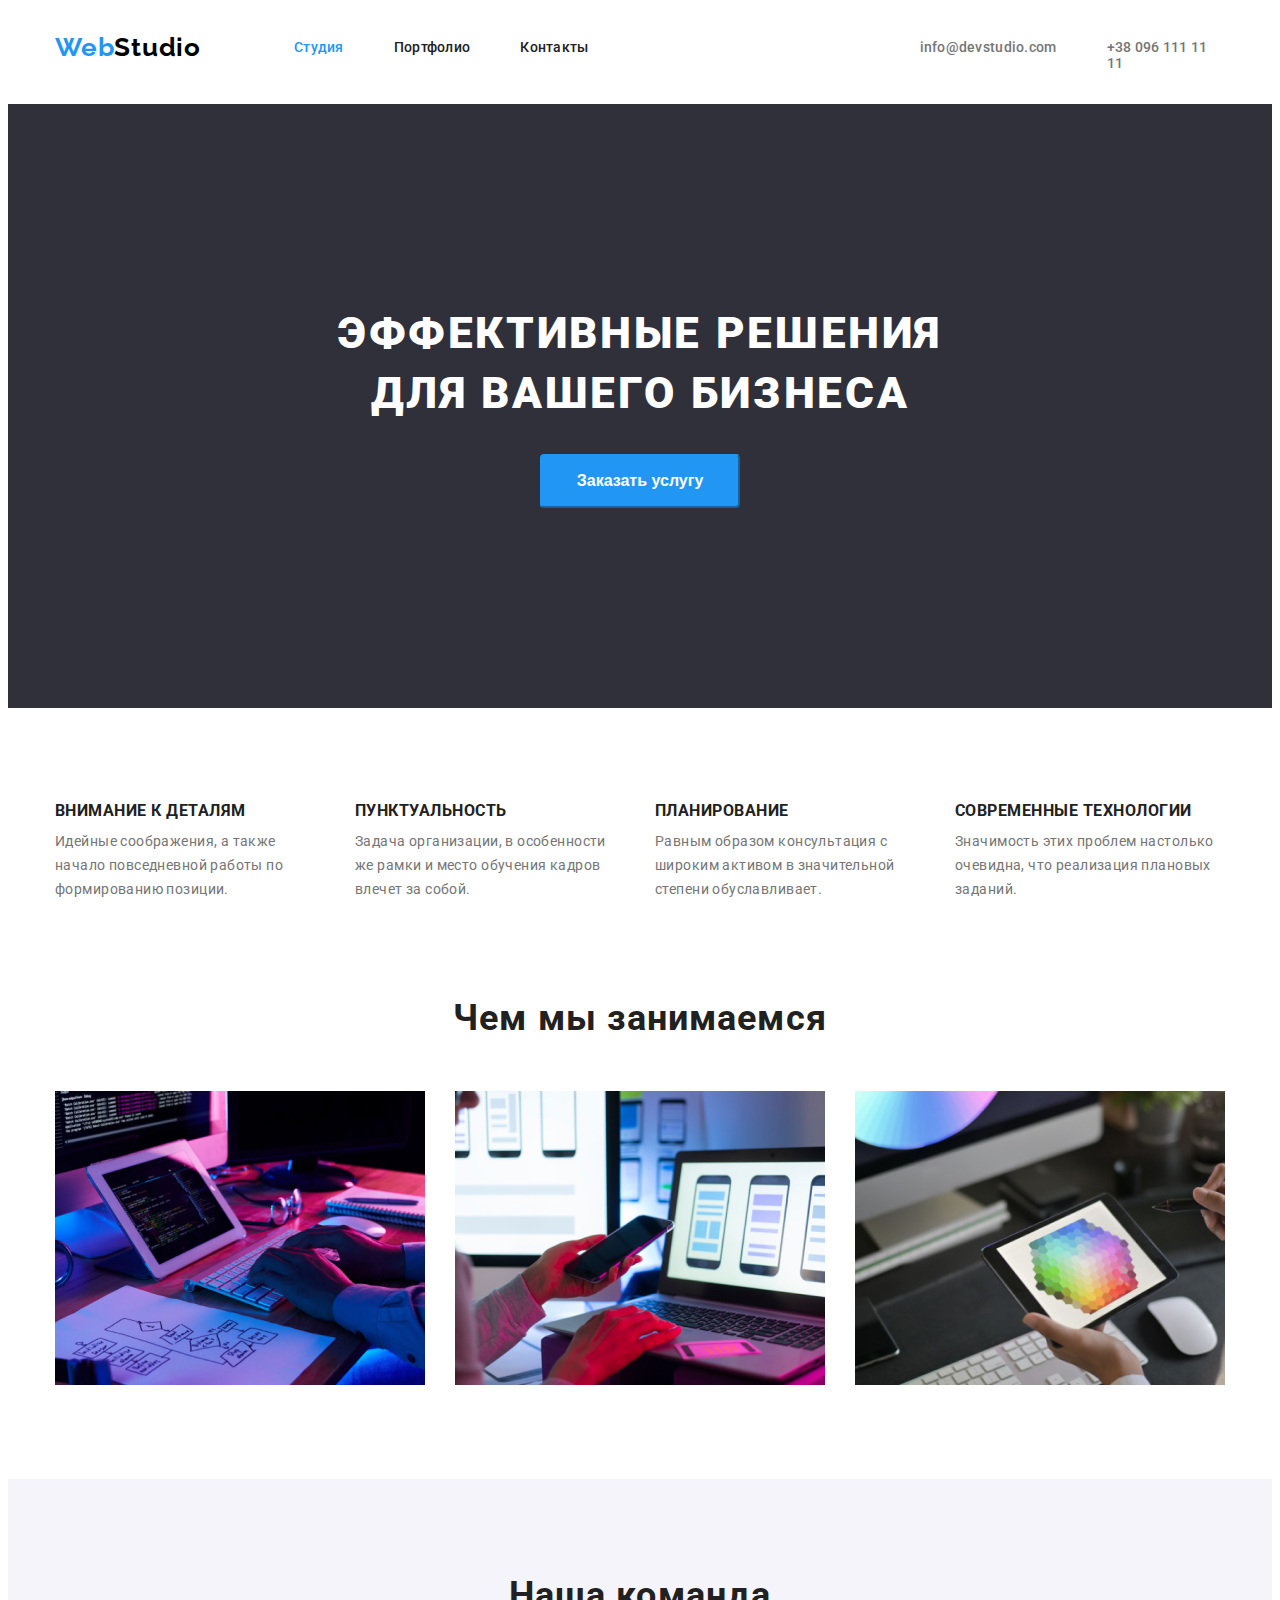
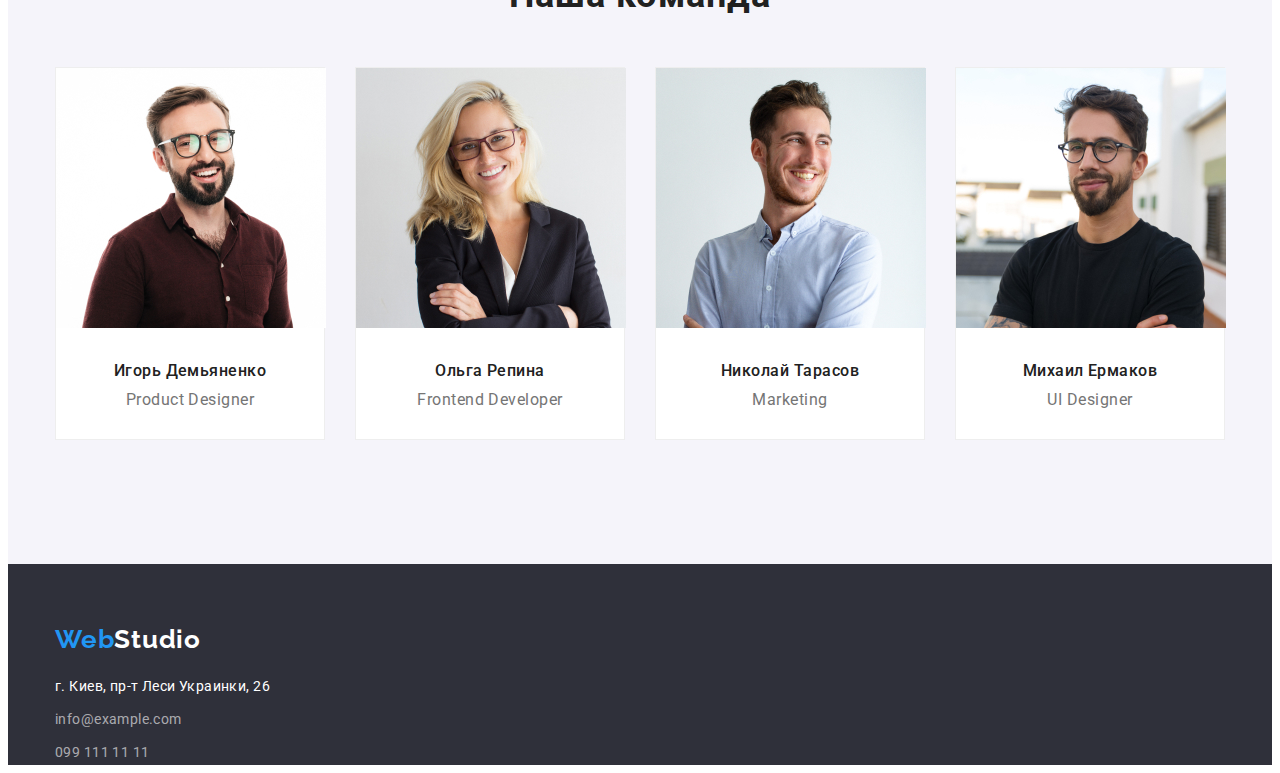
==== commit 490a1f1d: "main" ====
--- a/index.html
+++ b/index.html
@@ -36,7 +36,7 @@
         <!--Банер-->
             <section class="hero">
                 <div class="container">   
-            <h1 class="title">Эффективные решения для вашего бизнеса</h1>
+            <h1  class="title">Эффективные решения для вашего бизнеса</h1>
             <button class="modal-btn" type="button">Заказать услугу</button></div>
             </section>
         <!--Особенности-->
--- a/css/styles.css
+++ b/css/styles.css
@@ -174,6 +174,8 @@
   color: var(--primary-text-color-theme-light);
 }
 .text-portfolio {
+  padding-left: 24px;
+  padding-right: 24px;
   margin-top: 0;
   margin-bottom: 20px;
   font-weight: 400;
@@ -191,10 +193,11 @@
 }
 .title {
   padding-top: 200px;
+  padding-left: 252px;
+  padding-right: 252px;
   margin-top: 0;
   margin-bottom: 30px;
-
-
+  
   font-weight: 900;
   font-size: 44px;
   line-height: 1.36;
@@ -316,6 +319,8 @@
 .commands-item-portfolio {
   margin-top: 20px;
   margin-bottom: 4px;
+  padding-left: 24px;
+  padding-right: 24px;
   font-weight: bold;
   line-height: 2;
   letter-spacing: 0.06em;
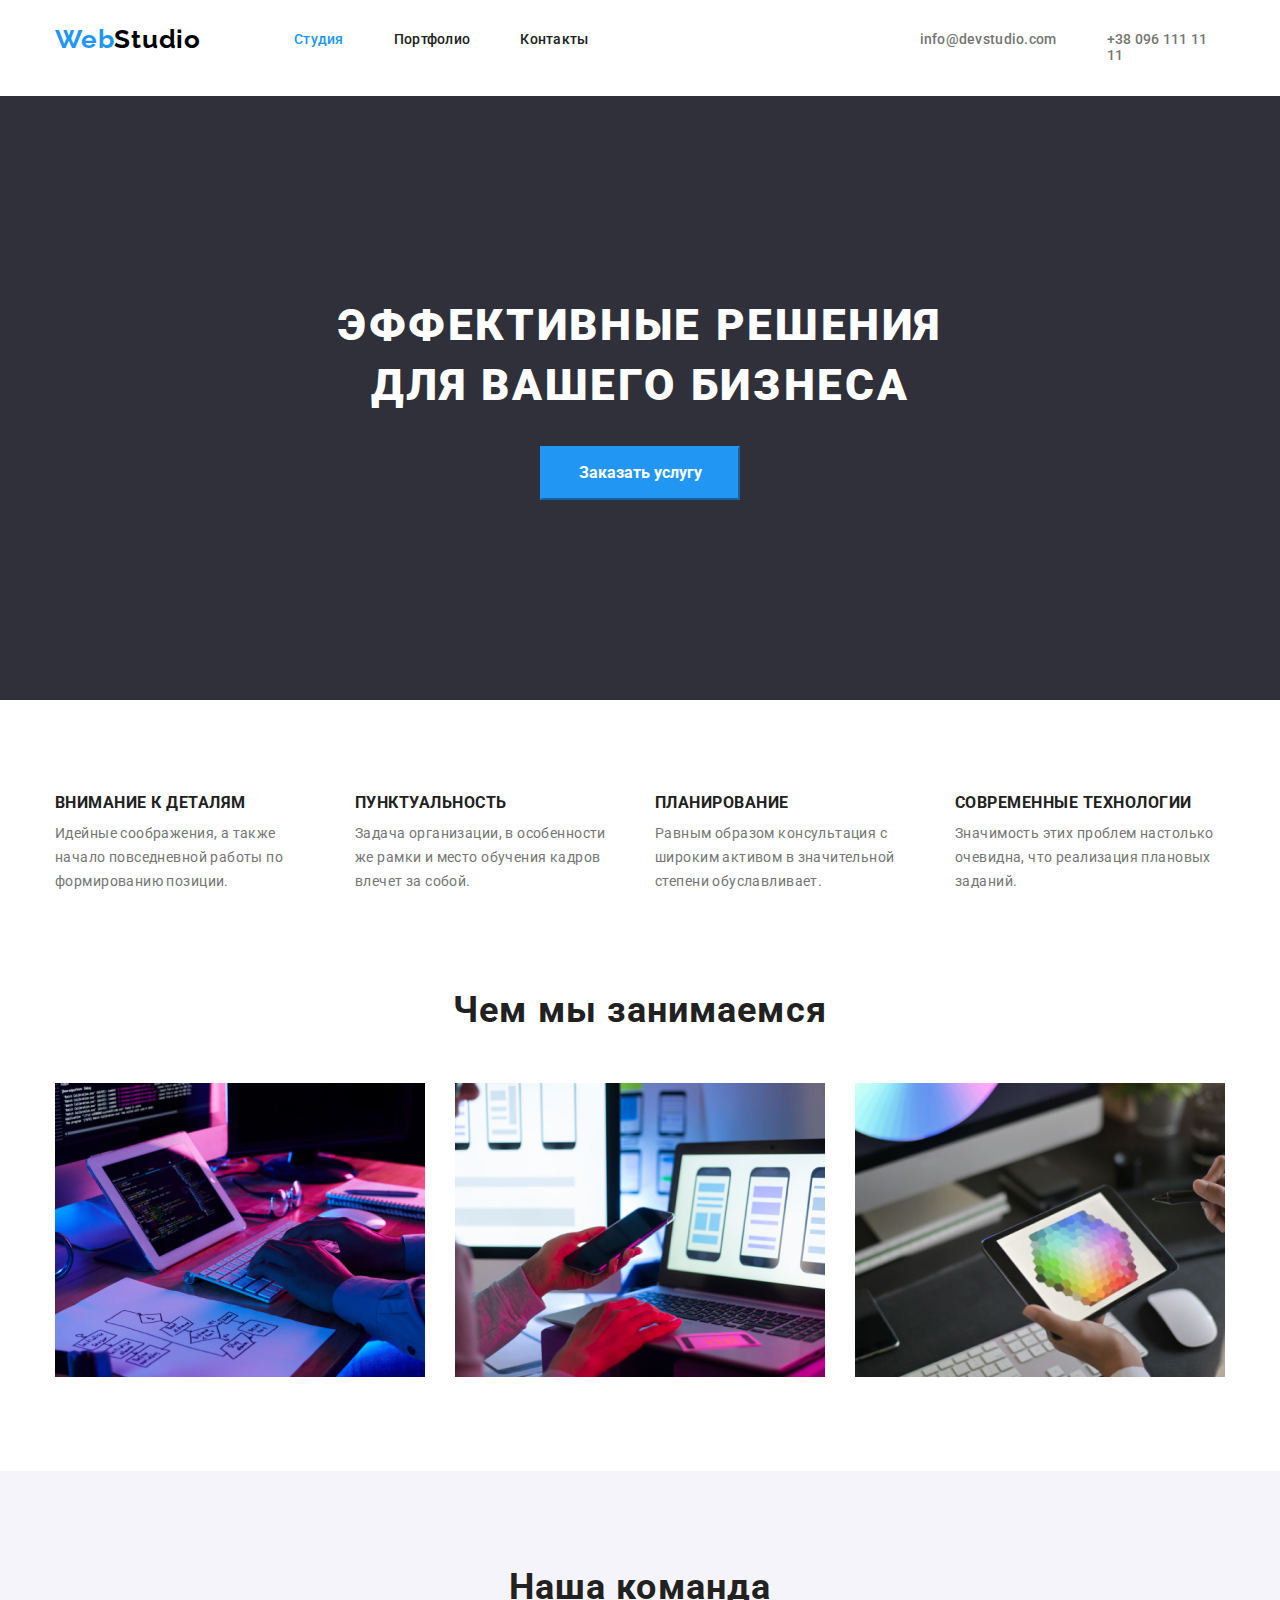
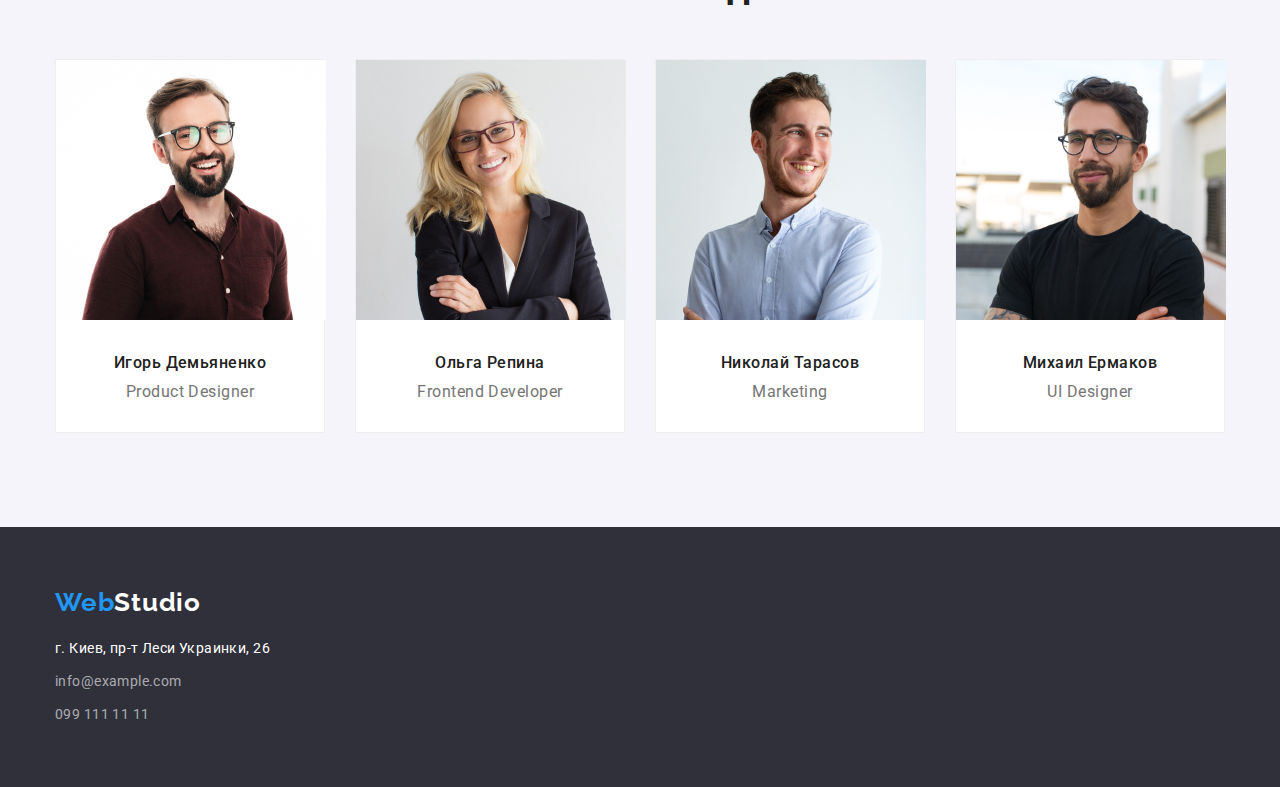
==== commit 3db27711: "main" ====
--- a/index.html
+++ b/index.html
@@ -10,7 +10,7 @@
     <link rel="preconnect" href="https://fonts.googleapis.com">
 <link rel="preconnect" href="https://fonts.gstatic.com" crossorigin>
 <link href="https://fonts.googleapis.com/css2?family=Raleway:wght@700&family=Roboto:wght@400;500;700;900&display=swap" rel="stylesheet">
-<link rel="" href="https://cdnjs.cloudflare.com/ajax/libs/modern-normalize/1.1.0/modern-normalize.min.css">
+<link rel="stylesheet" href="https://cdnjs.cloudflare.com/ajax/libs/modern-normalize/1.1.0/modern-normalize.min.css">
 <link rel="stylesheet" href="css/styles.css">
 </head>
 <body>
@@ -81,23 +81,23 @@
             <ul class="list">
                 <li class="cell">
                     <img src="./images/img1.jpg" alt="Игорь Демьяненко" width="270">
-                    <h3 class="name" >Игорь Демьяненко</h3>
-                    <p class="text-name">Product Designer</p>
+                 <div class="cell-name"> <h3 class="name" >Игорь Демьяненко</h3>
+                    <p class="text-name">Product Designer</p></div>
                 </li>
                 <li class="cell">
                     <img src="./images/img2.jpg" alt="Ольга Репина" width="270">
-                    <h3 class="name" >Ольга Репина</h3>
-                    <p class="text-name">Frontend Developer</p>
+                    <div class="cell-name"> <h3 class="name" >Ольга Репина</h3>
+                    <p class="text-name">Frontend Developer</p></div>
                 </li>
                 <li class="cell">
                     <img src="./images/img3.jpg" alt="Николай Тарасов" width="270">
-                    <h3 class="name">Николай Тарасов</h3>
-                    <p class="text-name">Marketing</p>
+                    <div class="cell-name"><h3 class="name">Николай Тарасов</h3>
+                    <p class="text-name">Marketing</p></div>
                 </li>
                 <li class="cell">
                     <img src="./images/img4.jpg" alt="Михаил Ермаков" width="270">
-                    <h3 class="name" >Михаил Ермаков</h3>
-                    <p class="text-name">UI Designer</p>
+                    <div class="cell-name"><h3 class="name" >Михаил Ермаков</h3>
+                    <p class="text-name">UI Designer</p></div>
                 </li>
             </ul></div>
         </section>
@@ -105,8 +105,7 @@
     <footer class="footer">
   <!--Подвал-->
   <div class="container">
-      <div class="logo-footer-conteiner">
-  <a href="" class="logo-footer link">Web<span class="logo-white">Studio</span></a></div>
+  <a href="" class="logo-footer link">Web<span class="logo-white">Studio</span></a>
        <address>
       <ul class="auth-nav-footer list" >
      <li class="footer-link"><a  href="https://goo.gl/maps/sg8tNVo4KqcRhNFi8" target="_blank" class="link address"> г. Киев, пр-т Леси Украинки, 26</a></li>
--- a/css/styles.css
+++ b/css/styles.css
@@ -20,6 +20,7 @@
   --accent-color:#2196F3;
 }
 body {
+  margin: 0;
   font-family: var(--primary-font-family);
   font-style: normal;
   font-size: 14px;
@@ -71,6 +72,7 @@
 
 .logo-footer {
   display: block;
+  margin-bottom: 20px;
 font-family: var(--secondary-font-family);
 font-weight: bold;
 font-size: 26px;
@@ -79,10 +81,7 @@
 letter-spacing: 0.03em;
 color: var(--accent-color); 
 }
-.logo-footer-conteiner{
-  padding-top: 60px;
-  padding-bottom: 20px;
-}
+
 .list .item {
   display: flex;
   flex-wrap: wrap;
@@ -114,15 +113,18 @@
 }
 .list .cell {
 margin-right: 30px;
-margin-bottom: 30px;
 }
 .list .cell:last-child {
   margin-right: 0;
 }
-.work-cell .cell:nth-last-child(-n + 3){
-  margin-bottom: 0;
-}
-.work-cell .cell:nth-child(3n){
+.list .cell-portfolio {
+  margin-right: 30px;
+  margin-bottom: 30px;
+}
+.work-cell .cell-portfolio:nth-last-child(-n + 3){
+  margin-bottom: 0;
+}
+.work-cell .cell-portfolio:nth-child(3n){
   margin-right: 0;
 }
 .link { 
@@ -165,6 +167,7 @@
   clip: rect(0 0 0 0);
 }
 .text {
+  
   margin-top: 0;
   margin-bottom: 0;
   font-weight: 400;
@@ -177,7 +180,7 @@
   padding-left: 24px;
   padding-right: 24px;
   margin-top: 0;
-  margin-bottom: 20px;
+  margin-bottom: 0;
   font-weight: 400;
   line-height: 1.71;
   /* or 171% */
@@ -192,9 +195,8 @@
  margin-left: auto;
 }
 .title {
-  padding-top: 200px;
-  padding-left: 252px;
-  padding-right: 252px;
+margin-left: 252px;
+ margin-right: 252px;
   margin-top: 0;
   margin-bottom: 30px;
   
@@ -226,7 +228,10 @@
 .auth-nav {
 display: flex;
 margin-left: 331px;
-padding-top: 32px;
+}
+.auth-nav .link{
+  display: block;
+  padding-top: 32px;
   padding-bottom: 32px;
 }
 .auth-nav .site-nav-link + .site-nav-link {
@@ -255,8 +260,6 @@
 .modal-btn {
   display: inline-block;
   padding: 10px 32px;
-  border-radius: 4px;
-  margin-bottom: 200px;
   border-color: var(--accent-color);
   min-width: 200px;
   text-align: center;
@@ -291,8 +294,15 @@
   justify-content: center;
   padding-bottom: 56px;
 }
+.cart-text {
+  display: block;
+  padding-top: 20px;
+  padding-bottom: 20px;
+}
 
 .hero {
+  padding-top: 200px;
+  padding-bottom: 200px;
   text-align: center;
   background-color: var(--primary-hero-color);
 }
@@ -317,7 +327,8 @@
   color: var(--secondary-text-color-theme-light);
 }
 .commands-item-portfolio {
-  margin-top: 20px;
+  margin-top: 0;
+  margin-bottom: 0;
   margin-bottom: 4px;
   padding-left: 24px;
   padding-right: 24px;
@@ -328,7 +339,7 @@
 }
 
 .name {
-  margin-top: 30px;
+  margin-top: 0;
   margin-bottom: 0;
 font-weight: 500;
 font-size: 16px;
@@ -340,7 +351,7 @@
 }
 .text-name {
   margin-top: 10px;
-  margin-bottom: 30px;
+  margin-bottom: 0;
 font-weight: normal;
 font-size: 16px;
 line-height: 1.19;
@@ -349,12 +360,15 @@
 letter-spacing: 0.03em;
 color: var(--primary-text-color-theme-light);
 }
-.footer {
-  background-color: var(--primary-hero-color);
+.cell-name {
+  padding-top: 30px;
+  padding-bottom: 30px;
 }
 .address {
   display: flex;
   flex-direction: column;
+  margin-top: 0;
+  margin-bottom: 0;
 font-style: normal;
 font-weight: normal;
 line-height: 1.71;
@@ -363,12 +377,20 @@
 color:var(--secondary-text-color-theme-dark);
 }
 .address-footer {
+  margin-top: 0;
+  margin-bottom: 0;
 font-style: normal;
 line-height: 1.71;
 /* or 171% */
 letter-spacing: 0.03em;
 color: var(--primary-text-color-theme-dark);
 }
+.footer {
+  padding-top: 60px;
+  padding-bottom: 60px;
+  background-color: var(--primary-hero-color);
+}
+
 .work {
   background-color: var(--secondary-text-color-theme-dark);
 }
